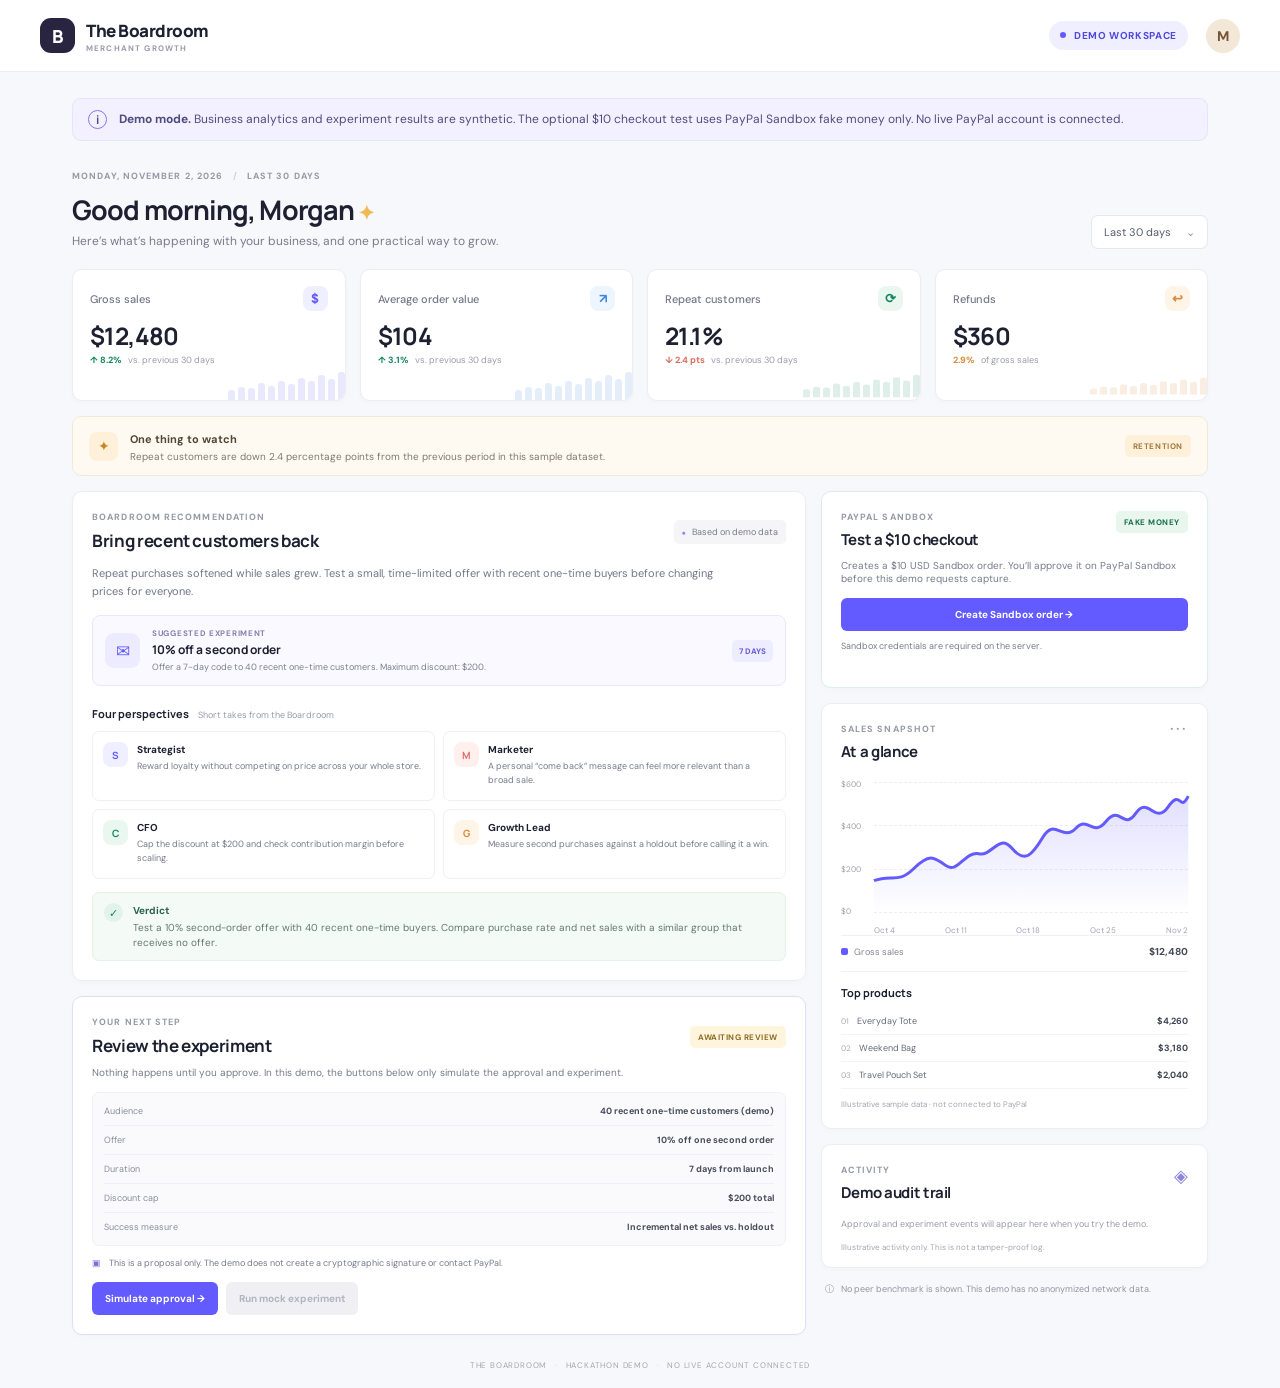
==== public/index.html @ 42cd1fd0 "Replace Node backend with Rust PayPal demo Co-authored-by: Copilot <223556219+Copilot@users.noreply." ====
<!doctype html>
<html lang="en">
  <head>
    <meta charset="utf-8">
    <meta name="viewport" content="width=device-width, initial-scale=1">
    <meta name="theme-color" content="#f7f8fb">
    <title>The Boardroom | Merchant growth</title>
    <link rel="stylesheet" href="styles.css">
    <script src="app.js" defer></script>
  </head>
  <body>
    <header class="topbar">
      <a class="brand" href="#" aria-label="The Boardroom home">
        <span class="brand-mark" aria-hidden="true">B</span>
        <span>The Boardroom<span class="brand-subtitle">MERCHANT GROWTH</span></span>
      </a>
      <div class="topbar-right">
        <span class="demo-pill"><span></span> DEMO WORKSPACE</span>
        <button class="avatar" type="button" aria-label="Demo merchant profile">M</button>
      </div>
    </header>

    <main>
      <div class="demo-notice" role="note">
        <span class="notice-icon" aria-hidden="true">i</span>
        <p><strong>Demo mode.</strong> Business analytics and experiment results are synthetic. The optional $10 checkout test uses PayPal Sandbox fake money only. No live PayPal account is connected.</p>
      </div>

      <section class="page-heading">
        <div>
          <p class="eyebrow">MONDAY, NOVEMBER 2, 2026 <span class="eyebrow-divider">/</span> LAST 30 DAYS</p>
          <h1>Good morning, Morgan <span aria-hidden="true">✦</span></h1>
          <p class="page-description">Here’s what’s happening with your business, and one practical way to grow.</p>
        </div>
        <button class="range-button" type="button" disabled aria-label="Showing the last 30 days">Last 30 days <span aria-hidden="true">⌄</span></button>
      </section>

      <section class="metrics-grid" aria-label="Business performance summary">
        <article class="metric-card">
          <div class="metric-label">Gross sales <span class="metric-icon purple" aria-hidden="true">$</span></div>
          <div class="metric-value">$12,480</div>
          <div class="metric-foot"><span class="trend up">↑ 8.2%</span> <span>vs. previous 30 days</span></div>
          <div class="sparkline purple-line" aria-hidden="true"><i></i><i></i><i></i><i></i><i></i><i></i><i></i><i></i><i></i><i></i><i></i><i></i></div>
        </article>
        <article class="metric-card">
          <div class="metric-label">Average order value <span class="metric-icon blue" aria-hidden="true">↗</span></div>
          <div class="metric-value">$104</div>
          <div class="metric-foot"><span class="trend up">↑ 3.1%</span> <span>vs. previous 30 days</span></div>
          <div class="sparkline blue-line" aria-hidden="true"><i></i><i></i><i></i><i></i><i></i><i></i><i></i><i></i><i></i><i></i><i></i><i></i></div>
        </article>
        <article class="metric-card">
          <div class="metric-label">Repeat customers <span class="metric-icon green" aria-hidden="true">⟳</span></div>
          <div class="metric-value">21.1%</div>
          <div class="metric-foot"><span class="trend down">↓ 2.4 pts</span> <span>vs. previous 30 days</span></div>
          <div class="sparkline green-line" aria-hidden="true"><i></i><i></i><i></i><i></i><i></i><i></i><i></i><i></i><i></i><i></i><i></i><i></i></div>
        </article>
        <article class="metric-card">
          <div class="metric-label">Refunds <span class="metric-icon orange" aria-hidden="true">↩</span></div>
          <div class="metric-value">$360</div>
          <div class="metric-foot"><span class="trend neutral">2.9%</span> <span>of gross sales</span></div>
          <div class="sparkline orange-line" aria-hidden="true"><i></i><i></i><i></i><i></i><i></i><i></i><i></i><i></i><i></i><i></i><i></i><i></i></div>
        </article>
      </section>

      <section class="insight-strip">
        <span class="insight-spark" aria-hidden="true">✦</span>
        <div><strong>One thing to watch</strong><p>Repeat customers are down 2.4 percentage points from the previous period in this sample dataset.</p></div>
        <span class="insight-tag">RETENTION</span>
      </section>

      <div class="content-grid">
        <div class="main-column">
          <section class="panel recommendation">
            <div class="panel-heading">
              <div>
                <p class="eyebrow">BOARDROOM RECOMMENDATION</p>
                <h2>Bring recent customers back</h2>
              </div>
              <span class="confidence"><span aria-hidden="true">●</span> Based on demo data</span>
            </div>
            <p class="recommendation-copy">Repeat purchases softened while sales grew. Test a small, time-limited offer with recent one-time buyers before changing prices for everyone.</p>
            <div class="product-callout">
              <div class="product-icon" aria-hidden="true">✉</div>
              <div><span class="callout-label">SUGGESTED EXPERIMENT</span><strong>10% off a second order</strong><span>Offer a 7-day code to 40 recent one-time customers. Maximum discount: $200.</span></div>
              <span class="test-tag">7 DAYS</span>
            </div>
            <div class="advisor-heading"><h3>Four perspectives</h3><span>Short takes from the Boardroom</span></div>
            <div class="advisor-grid">
              <article class="advisor-card"><span class="advisor-avatar strategist">S</span><div><strong>Strategist</strong><p>Reward loyalty without competing on price across your whole store.</p></div></article>
              <article class="advisor-card"><span class="advisor-avatar marketer">M</span><div><strong>Marketer</strong><p>A personal “come back” message can feel more relevant than a broad sale.</p></div></article>
              <article class="advisor-card"><span class="advisor-avatar cfo">C</span><div><strong>CFO</strong><p>Cap the discount at $200 and check contribution margin before scaling.</p></div></article>
              <article class="advisor-card"><span class="advisor-avatar growth">G</span><div><strong>Growth Lead</strong><p>Measure second purchases against a holdout before calling it a win.</p></div></article>
            </div>
            <div class="verdict"><span class="verdict-mark" aria-hidden="true">✓</span><p><strong>Verdict</strong><br>Test a 10% second-order offer with 40 recent one-time buyers. Compare purchase rate and net sales with a similar group that receives no offer.</p></div>
          </section>

          <section class="panel experiment-panel" id="experiment">
            <div class="panel-heading experiment-heading">
              <div><p class="eyebrow">YOUR NEXT STEP</p><h2>Review the experiment</h2></div>
              <span class="status-badge" id="experiment-status">AWAITING REVIEW</span>
            </div>
            <p class="section-copy">Nothing happens until you approve. In this demo, the buttons below only simulate the approval and experiment.</p>
            <div class="action-details">
              <div><span>Audience</span><strong>40 recent one-time customers (demo)</strong></div>
              <div><span>Offer</span><strong>10% off one second order</strong></div>
              <div><span>Duration</span><strong>7 days from launch</strong></div>
              <div><span>Discount cap</span><strong>$200 total</strong></div>
              <div><span>Success measure</span><strong>Incremental net sales vs. holdout</strong></div>
            </div>
            <div class="approval-note" id="approval-note"><span class="lock-icon" aria-hidden="true">▣</span><span>This is a proposal only. The demo does not create a cryptographic signature or contact PayPal.</span></div>
            <div class="button-row">
              <button class="button button-primary" id="approve-button" type="button">Simulate approval <span aria-hidden="true">→</span></button>
              <button class="button button-secondary" id="run-button" type="button" disabled>Run mock experiment</button>
            </div>
            <div class="result-box" id="result-box" hidden aria-live="polite"></div>
          </section>
        </div>

        <aside class="side-column">
          <section class="panel sandbox-panel">
            <div class="panel-heading compact"><div><p class="eyebrow">PAYPAL SANDBOX</p><h2>Test a $10 checkout</h2></div><span class="sandbox-badge">FAKE MONEY</span></div>
            <p class="section-copy">Creates a $10 USD Sandbox order. You’ll approve it on PayPal Sandbox before this demo requests capture.</p>
            <button class="button button-primary sandbox-button" id="checkout-button" type="button">Create Sandbox order <span aria-hidden="true">→</span></button>
            <p class="checkout-message" id="checkout-message" role="status" aria-live="polite">Sandbox credentials are required on the server.</p>
          </section>
          <section class="panel">
            <div class="panel-heading compact"><div><p class="eyebrow">SALES SNAPSHOT</p><h2>At a glance</h2></div><span class="more-dots" aria-hidden="true">···</span></div>
            <div class="snapshot-chart" role="img" aria-label="Illustrative sales trend over the last 30 days">
              <div class="chart-y-labels"><span>$600</span><span>$400</span><span>$200</span><span>$0</span></div>
              <div class="chart-area"><div class="chart-gridlines"><i></i><i></i><i></i><i></i></div><svg viewBox="0 0 360 150" preserveAspectRatio="none" aria-hidden="true"><defs><linearGradient id="fill" x1="0" x2="0" y1="0" y2="1"><stop offset="0" stop-color="#635bff" stop-opacity=".19"/><stop offset="1" stop-color="#635bff" stop-opacity="0"/></linearGradient></defs><path d="M0 113 C20 105 27 117 45 100 S68 86 82 96 S104 80 120 83 S143 60 158 77 S181 85 194 64 S216 70 231 55 S250 66 266 47 S286 58 300 38 S322 52 337 31 S350 38 360 19 L360 150 L0 150Z" fill="url(#fill)"/><path d="M0 113 C20 105 27 117 45 100 S68 86 82 96 S104 80 120 83 S143 60 158 77 S181 85 194 64 S216 70 231 55 S250 66 266 47 S286 58 300 38 S322 52 337 31 S350 38 360 19" fill="none" stroke="#635bff" stroke-width="3" vector-effect="non-scaling-stroke"/></svg><div class="chart-x-labels"><span>Oct 4</span><span>Oct 11</span><span>Oct 18</span><span>Oct 25</span><span>Nov 2</span></div></div>
            </div>
            <div class="chart-legend"><span></span>Gross sales <strong>$12,480</strong></div>
            <div class="top-products"><h3>Top products</h3><div class="product-row"><span class="rank">01</span><span>Everyday Tote</span><strong>$4,260</strong></div><div class="product-row"><span class="rank">02</span><span>Weekend Bag</span><strong>$3,180</strong></div><div class="product-row"><span class="rank">03</span><span>Travel Pouch Set</span><strong>$2,040</strong></div><p class="data-caption">Illustrative sample data · not connected to PayPal</p></div>
          </section>
          <section class="panel audit-panel">
            <div class="panel-heading compact"><div><p class="eyebrow">ACTIVITY</p><h2>Demo audit trail</h2></div><span class="audit-shield" aria-hidden="true">◈</span></div>
            <p class="audit-empty" id="audit-empty">Approval and experiment events will appear here when you try the demo.</p>
            <ol class="audit-list" id="audit-list" aria-live="polite"></ol>
            <p class="data-caption">Illustrative activity only. This is not a tamper-proof log.</p>
          </section>
          <p class="benchmark-note"><span aria-hidden="true">ⓘ</span> No peer benchmark is shown. This demo has no anonymized network data.</p>
        </aside>
      </div>
      <footer>THE BOARDROOM <span>·</span> HACKATHON DEMO <span>·</span> NO LIVE ACCOUNT CONNECTED</footer>
    </main>
  </body>
</html>
---- public/styles.css ----
@import url("https://fonts.googleapis.com/css2?family=DM+Sans:wght@400;500;600;700&family=Manrope:wght@400;500;600;700;800&display=swap");

:root {
  color-scheme: light;
  --ink: #1d2030;
  --muted: #777b8c;
  --line: #ececf2;
  --surface: #fff;
  --canvas: #f7f8fb;
  --purple: #635bff;
  --green: #15865b;
  font-family: "DM Sans", -apple-system, BlinkMacSystemFont, "Segoe UI", sans-serif;
}

* { box-sizing: border-box; }

body { margin: 0; background: var(--canvas); color: var(--ink); font-size: 14px; }
button { font: inherit; }

.topbar { height: 72px; background: #fff; border-bottom: 1px solid var(--line); display: flex; align-items: center; justify-content: space-between; padding: 0 max(calc((100vw - 1200px) / 2), 32px); }
.brand { display: flex; align-items: center; gap: 11px; color: var(--ink); text-decoration: none; font: 800 17px Manrope, sans-serif; letter-spacing: -.5px; }
.brand-mark { width: 35px; height: 35px; border-radius: 11px; background: #292541; color: #fff; display: grid; place-items: center; font: 800 18px Manrope, sans-serif; }
.brand-subtitle { display: block; color: #9a9bab; font: 700 8px "DM Sans", sans-serif; letter-spacing: 1.15px; margin-top: 1px; }
.topbar-right { display: flex; align-items: center; gap: 18px; }
.demo-pill { background: #f0efff; color: #5148dc; font-size: 10px; font-weight: 700; letter-spacing: .65px; padding: 8px 11px; border-radius: 20px; }
.demo-pill span { display: inline-block; width: 6px; height: 6px; border-radius: 50%; background: #635bff; margin: 0 5px 1px 0; }
.avatar { width: 34px; height: 34px; border-radius: 50%; border: 0; background: #f3e7d8; color: #725436; font-weight: 700; }

main { max-width: 1200px; margin: 0 auto; padding: 26px 32px 0; }
.demo-notice { display: flex; align-items: center; gap: 12px; padding: 11px 15px; border: 1px solid #e6e2ff; background: #f3f1ff; border-radius: 9px; color: #514c80; }
.notice-icon { flex: 0 0 auto; width: 19px; height: 19px; border: 1.5px solid #8279e8; border-radius: 50%; text-align: center; font: 700 12px/17px Manrope, sans-serif; }
.demo-notice p { margin: 0; font-size: 12px; line-height: 1.55; }
.page-heading { display: flex; justify-content: space-between; align-items: flex-end; margin: 29px 0 20px; }
.eyebrow { color: #9598a7; font-size: 9px; font-weight: 700; letter-spacing: 1.1px; margin: 0 0 9px; }
.eyebrow-divider { padding: 0 6px; color: #d1d1dc; }
h1, h2, h3, p { margin-top: 0; }
h1 { font: 700 27px Manrope, sans-serif; letter-spacing: -.9px; margin: 0 0 5px; }
h1 span { color: #f0b857; font-size: 20px; }
.page-description { color: var(--muted); font-size: 12px; margin: 0; }
.range-button { background: #fff; color: #575b6c; border: 1px solid #e6e6ed; border-radius: 7px; padding: 9px 12px; font-size: 11px; }
.range-button span { margin-left: 12px; color: #9295a3; }
.metrics-grid { display: grid; grid-template-columns: repeat(4, 1fr); gap: 14px; }
.metric-card, .panel { background: var(--surface); border: 1px solid #ededf2; border-radius: 10px; box-shadow: 0 2px 6px #20203805; }
.metric-card { min-height: 132px; padding: 16px 17px 12px; position: relative; overflow: hidden; }
.metric-label { display: flex; justify-content: space-between; align-items: center; color: #737789; font-size: 11px; font-weight: 500; }
.metric-icon { width: 25px; height: 25px; border-radius: 8px; display: grid; place-items: center; font-weight: 700; font-size: 13px; }
.metric-icon.purple { color: #635bff; background: #f0efff; }
.metric-icon.blue { color: #4384df; background: #edf5ff; }
.metric-icon.green { color: #16875b; background: #eaf7f0; }
.metric-icon.orange { color: #d88936; background: #fff4e8; }
.metric-value { font: 700 24px Manrope, sans-serif; letter-spacing: -.6px; margin: 8px 0 2px; }
.metric-foot { color: #999cab; font-size: 9px; }
.trend { font-weight: 700; margin-right: 4px; }
.trend.up { color: #16875b; }
.trend.down { color: #da6d5f; }
.trend.neutral { color: #d88936; }
.sparkline { display: flex; align-items: flex-end; gap: 3px; position: absolute; bottom: 0; right: 0; width: 43%; height: 28px; opacity: .14; }
.sparkline i { background: currentColor; border-radius: 3px 3px 0 0; flex: 1; }
.sparkline i:nth-child(1) { height: 34%; }.sparkline i:nth-child(2) { height: 48%; }.sparkline i:nth-child(3) { height: 42%; }.sparkline i:nth-child(4) { height: 62%; }.sparkline i:nth-child(5) { height: 49%; }.sparkline i:nth-child(6) { height: 68%; }.sparkline i:nth-child(7) { height: 56%; }.sparkline i:nth-child(8) { height: 79%; }.sparkline i:nth-child(9) { height: 68%; }.sparkline i:nth-child(10) { height: 88%; }.sparkline i:nth-child(11) { height: 75%; }.sparkline i:nth-child(12) { height: 100%; }
.purple-line { color: #635bff; }.blue-line { color: #4384df; }.green-line { color: #16875b; transform: scaleY(.8); }.orange-line { color: #d88936; transform: scaleY(.6); }
.insight-strip { margin: 15px 0; padding: 12px 16px; background: #fffaf1; border: 1px solid #f4e9d8; border-radius: 9px; display: flex; align-items: center; gap: 12px; }
.insight-spark { width: 29px; height: 29px; border-radius: 8px; background: #fff1d9; color: #c78629; display: grid; place-items: center; }
.insight-strip strong { color: #514638; font-size: 11px; }
.insight-strip p { color: #81796e; font-size: 10px; margin: 3px 0 0; }
.insight-tag { margin-left: auto; font-size: 8px; font-weight: 700; letter-spacing: .6px; color: #a1783e; background: #fff1d9; padding: 6px 8px; border-radius: 5px; }
.content-grid { display: grid; grid-template-columns: minmax(0, 1.8fr) minmax(300px, .95fr); gap: 15px; align-items: start; }
.main-column, .side-column { display: grid; gap: 15px; }
.panel { padding: 19px; }
.panel-heading { display: flex; align-items: center; justify-content: space-between; gap: 12px; }
.panel-heading h2 { font: 700 17px Manrope, sans-serif; letter-spacing: -.35px; margin: 0; }
.panel-heading .eyebrow { margin-bottom: 6px; }
.confidence { color: #777b8a; font-size: 9px; background: #f5f5f8; padding: 6px 8px; border-radius: 5px; white-space: nowrap; }
.confidence span { color: #8e87e9; margin-right: 4px; font-size: 7px; }
.recommendation-copy { color: #737789; font-size: 11px; line-height: 1.6; margin: 13px 0 15px; max-width: 650px; }
.product-callout { display: flex; gap: 12px; align-items: center; padding: 12px; border: 1px solid #e8e7ff; background: #faf9ff; border-radius: 8px; }
.product-icon { width: 35px; height: 35px; flex: 0 0 auto; display: grid; place-items: center; border-radius: 9px; color: #635bff; background: #edebff; font-size: 17px; }
.product-callout > div:nth-child(2) { display: grid; gap: 3px; }
.callout-label { color: #8581b0; font-size: 8px; font-weight: 700; letter-spacing: .7px; }
.product-callout strong { font: 700 12px Manrope, sans-serif; }
.product-callout > div:nth-child(2) > span:last-child { color: #7d8090; font-size: 9px; }
.test-tag { margin-left: auto; background: #eeedff; color: #625bd1; border-radius: 5px; font-size: 8px; font-weight: 700; padding: 6px 7px; }
.advisor-heading { display: flex; align-items: baseline; gap: 9px; margin: 20px 0 10px; }
.advisor-heading h3, .top-products h3 { font: 700 11px Manrope, sans-serif; margin: 0; }
.advisor-heading > span { color: #999cab; font-size: 9px; }
.advisor-grid { display: grid; grid-template-columns: 1fr 1fr; gap: 8px; }
.advisor-card { display: flex; gap: 9px; padding: 10px; border: 1px solid #f0f0f4; border-radius: 7px; min-height: 70px; }
.advisor-avatar { flex: 0 0 auto; width: 25px; height: 25px; display: grid; place-items: center; border-radius: 8px; font: 700 10px Manrope, sans-serif; }
.strategist { background: #f0efff; color: #635bff; }.marketer { background: #fff0ee; color: #d76d66; }.cfo { background: #eaf7f0; color: #16875b; }.growth { background: #fff4e8; color: #d88936; }
.advisor-card strong { display: block; font-size: 10px; margin: 1px 0 4px; }
.advisor-card p { color: #777b8c; font-size: 9px; line-height: 1.5; margin: 0; }
.verdict { display: flex; gap: 10px; align-items: flex-start; background: #f4faf6; border: 1px solid #e5f1e9; border-radius: 7px; margin-top: 13px; padding: 10px 11px; }
.verdict-mark { flex: 0 0 auto; display: grid; place-items: center; width: 19px; height: 19px; background: #e2f4e9; border-radius: 50%; color: #16875b; font-size: 11px; }
.verdict p { color: #65796c; font-size: 10px; line-height: 1.5; margin: 0; }
.verdict strong { display: inline-block; color: #286347; margin-bottom: 2px; }
.experiment-panel { border-color: #dfddfb; }
.status-badge { color: #8c6b25; background: #fff5dc; border-radius: 5px; padding: 6px 8px; font-size: 8px; font-weight: 700; letter-spacing: .5px; }
.status-badge.approved { color: #4b49a2; background: #efedff; }
.status-badge.complete { color: #16704c; background: #e8f6ee; }
.section-copy { color: #777b8c; font-size: 10px; margin: 9px 0 13px; }
.action-details { background: #fafafd; border: 1px solid #f0f0f5; border-radius: 7px; padding: 4px 11px; }
.action-details > div { display: flex; justify-content: space-between; gap: 15px; padding: 8px 0; border-bottom: 1px solid #efeff4; }
.action-details > div:last-child { border-bottom: 0; }
.action-details span { color: #898c9b; font-size: 9px; }
.action-details strong { color: #494c5b; font-size: 9px; text-align: right; }
.approval-note { display: flex; align-items: flex-start; gap: 8px; margin: 11px 0; color: #787b8d; font-size: 9px; line-height: 1.5; }
.lock-icon { color: #7771d9; }
.button-row { display: flex; gap: 8px; }
.button { border: 0; border-radius: 6px; padding: 10px 13px; font-size: 10px; font-weight: 700; cursor: pointer; transition: background .15s, transform .15s; }
.button:not(:disabled):hover { transform: translateY(-1px); }
.button-primary { background: #635bff; color: #fff; }
.button-primary:hover { background: #5149e4; }
.button-secondary { background: #edecff; color: #5149bd; }
.button-secondary:disabled { background: #f0f0f4; color: #b2b4c0; cursor: not-allowed; }
.button:focus-visible { outline: 3px solid #aaa5ff; outline-offset: 2px; }
.result-box { margin-top: 14px; padding: 12px; border: 1px solid #dcefe3; background: #f4faf6; border-radius: 7px; color: #4d6758; font-size: 10px; line-height: 1.55; }
.result-box strong { color: #236343; }
.result-metrics { display: grid; grid-template-columns: repeat(3, 1fr); gap: 7px; margin-top: 9px; }
.result-metric { background: #fff; border: 1px solid #e9f1eb; border-radius: 6px; padding: 8px; }
.result-metric span { display: block; color: #89968d; font-size: 8px; }
.result-metric strong { display: block; margin-top: 4px; font: 700 13px Manrope, sans-serif; }
.panel-heading.compact { align-items: flex-start; }
.panel-heading.compact h2 { font-size: 15px; }
.more-dots { color: #999cab; letter-spacing: 2px; font-size: 18px; line-height: 12px; }
.sandbox-panel { border-color: #dcefe5; }
.sandbox-badge { color: #16704c; background: #e8f6ee; border-radius: 5px; padding: 6px 8px; font-size: 8px; font-weight: 700; letter-spacing: .5px; white-space: nowrap; }
.sandbox-button { width: 100%; }
.checkout-message { min-height: 28px; margin: 9px 0 0; color: #777b8c; font-size: 9px; line-height: 1.5; overflow-wrap: anywhere; }
.sandbox-button:disabled { opacity: .7; cursor: wait; }
.snapshot-chart { display: flex; height: 156px; margin-top: 17px; }
.chart-y-labels { width: 33px; display: flex; flex-direction: column; justify-content: space-between; color: #a1a3af; font-size: 8px; padding: 0 0 19px; }
.chart-area { position: relative; flex: 1; }
.chart-gridlines { position: absolute; inset: 3px 0 22px; display: flex; flex-direction: column; justify-content: space-between; }
.chart-gridlines i { display: block; border-top: 1px dashed #ededf2; }
.chart-area svg { position: absolute; inset: 0 0 21px; width: 100%; height: calc(100% - 21px); overflow: visible; }
.chart-x-labels { position: absolute; bottom: 0; left: 0; right: 0; display: flex; justify-content: space-between; color: #a1a3af; font-size: 8px; }
.chart-legend { display: flex; align-items: center; gap: 6px; padding-top: 9px; border-top: 1px solid #f0f0f4; color: #818493; font-size: 9px; }
.chart-legend span { width: 7px; height: 7px; border-radius: 2px; background: #635bff; }
.chart-legend strong { color: #454857; margin-left: auto; font-size: 10px; }
.top-products { border-top: 1px solid #f0f0f4; margin-top: 13px; padding-top: 13px; }
.top-products h3 { margin-bottom: 8px; }
.product-row { display: flex; align-items: center; gap: 8px; padding: 7px 0; border-bottom: 1px solid #f4f4f7; color: #666a7b; font-size: 9px; }
.product-row strong { margin-left: auto; color: #414452; font-size: 9px; }
.rank { color: #aaaaba; font-size: 8px; }
.data-caption { color: #a4a6b0; font-size: 8px; margin: 10px 0 0; }
.audit-panel { padding-bottom: 15px; }
.audit-shield { color: #8b86db; font-size: 18px; }
.audit-empty { color: #999cab; font-size: 9px; line-height: 1.5; margin: 15px 0 0; }
.audit-list { padding: 0 0 0 15px; margin: 15px 0 0; }
.audit-list:empty { display: none; }
.audit-list li { color: #747888; font-size: 9px; line-height: 1.5; margin: 0 0 11px; padding-left: 3px; }
.audit-list li::marker { color: #817be0; }
.audit-list strong { display: block; color: #484b59; font-size: 9px; }
.audit-list time { display: block; color: #a2a4af; font-size: 8px; margin-top: 2px; }
.benchmark-note { display: flex; gap: 7px; color: #9295a3; font-size: 9px; line-height: 1.5; padding: 0 4px; margin: 0; }
footer { color: #a3a5b0; text-align: center; font-size: 8px; letter-spacing: .8px; padding: 25px 0 18px; }
footer span { color: #cbcbd3; padding: 0 5px; }

@media (max-width: 900px) {
  main { padding-left: 22px; padding-right: 22px; }
  .topbar { padding-left: 22px; padding-right: 22px; }
  .content-grid { grid-template-columns: minmax(0, 1.4fr) minmax(265px, .9fr); }
  .metrics-grid { gap: 9px; }
  .metric-card { padding-left: 12px; padding-right: 12px; }
}
@media (max-width: 700px) {
  .content-grid { grid-template-columns: 1fr; }
  .metrics-grid { grid-template-columns: repeat(2, 1fr); }
  .page-heading { align-items: flex-start; }
  .range-button { margin-top: 8px; }
}
@media (max-width: 480px) {
  main { padding: 15px 13px 0; }
  .topbar { height: 60px; padding: 0 13px; }
  .demo-pill { font-size: 8px; padding: 7px 8px; }
  .topbar-right { gap: 9px; }
  .demo-notice { align-items: flex-start; padding: 10px; }
  .demo-notice p { font-size: 10px; }
  .page-heading { display: block; margin-top: 22px; }
  h1 { font-size: 23px; }
  .range-button { margin-top: 12px; }
  .metric-card { min-height: 119px; padding: 12px 10px; }
  .metric-label { font-size: 9px; }
  .metric-value { font-size: 21px; }
  .insight-strip { align-items: flex-start; padding: 10px; }
  .insight-strip p { max-width: 210px; line-height: 1.45; }
  .insight-tag { font-size: 7px; padding: 5px; }
  .panel { padding: 14px; }
  .panel-heading { align-items: flex-start; }
  .confidence { font-size: 8px; }
  .advisor-grid { grid-template-columns: 1fr; }
  .advisor-card { min-height: 0; }
  .product-callout { align-items: flex-start; }
  .product-callout > div:nth-child(2) > span:last-child { line-height: 1.45; }
  .test-tag { font-size: 7px; }
  .action-details > div { gap: 8px; }
  .action-details span, .action-details strong { font-size: 8px; }
  .button-row { flex-wrap: wrap; }
  .result-metrics { grid-template-columns: 1fr; }
}
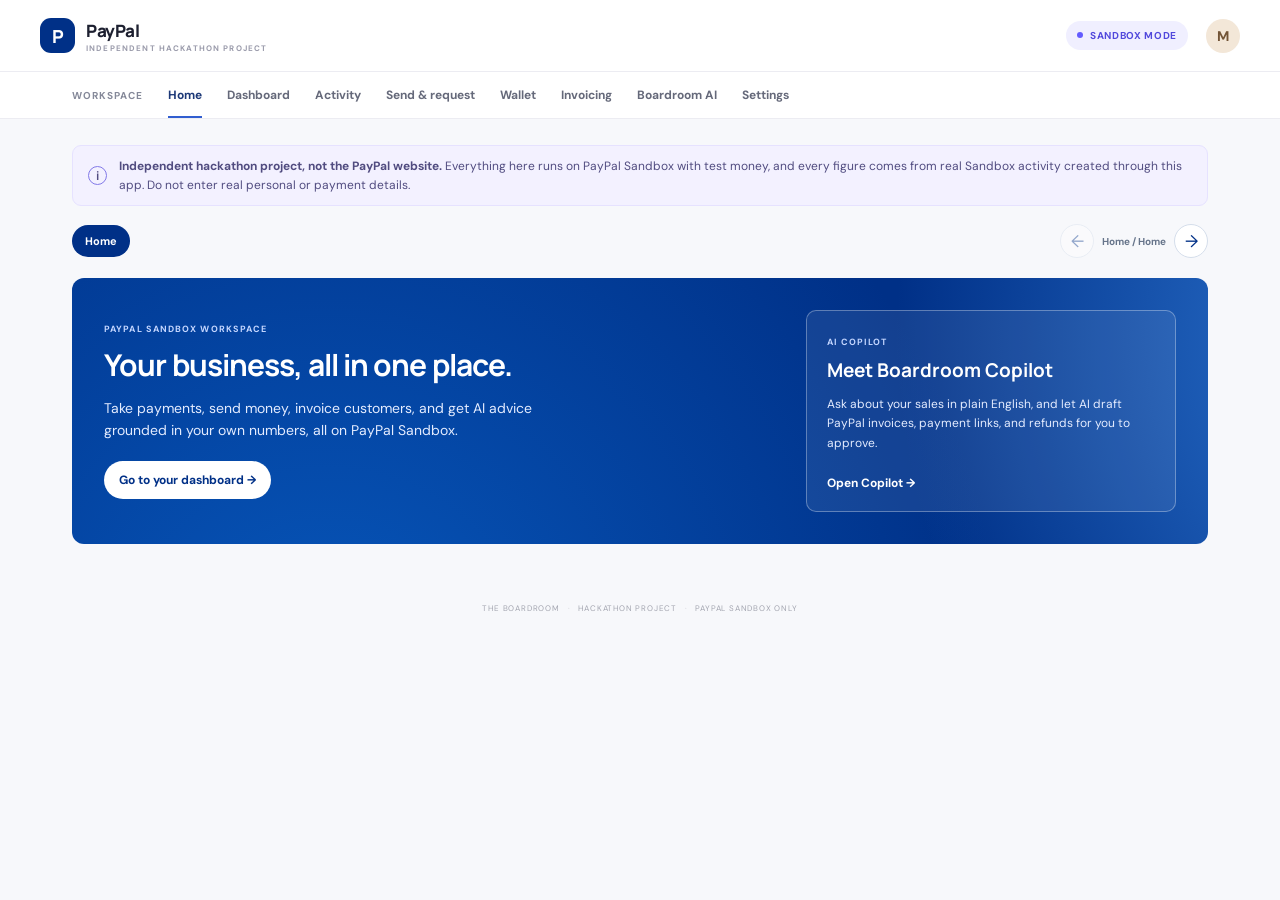
==== commit 9cdfe123: "Add Boardroom Copilot: AI advisors, live PayPal workspace, and ledger - Boardroom brief with four AI" ====
--- a/public/index.html
+++ b/public/index.html
@@ -4,144 +4,394 @@
     <meta charset="utf-8">
     <meta name="viewport" content="width=device-width, initial-scale=1">
     <meta name="theme-color" content="#f7f8fb">
-    <title>The Boardroom | Merchant growth</title>
+    <title>Boardroom · PayPal Sandbox business workspace</title>
     <link rel="stylesheet" href="styles.css">
     <script src="app.js" defer></script>
+    <script src="checkout-lab.js" defer></script>
+    <script src="dashboard.js" defer></script>
+    <script src="workspace.js" defer></script>
+    <script src="boardroom.js" defer></script>
+    <script src="copilot.js" defer></script>
+    <script src="navigation.js" defer></script>
   </head>
   <body>
     <header class="topbar">
-      <a class="brand" href="#" aria-label="The Boardroom home">
-        <span class="brand-mark" aria-hidden="true">B</span>
-        <span>The Boardroom<span class="brand-subtitle">MERCHANT GROWTH</span></span>
+      <a class="brand" href="#home" aria-label="Boardroom home">
+        <span class="brand-mark" aria-hidden="true">P</span>
+        <span>PayPal<span class="brand-subtitle">INDEPENDENT HACKATHON PROJECT</span></span>
       </a>
       <div class="topbar-right">
-        <span class="demo-pill"><span></span> DEMO WORKSPACE</span>
-        <button class="avatar" type="button" aria-label="Demo merchant profile">M</button>
+        <span class="demo-pill"><span></span> SANDBOX MODE</span>
+        <a class="avatar" id="avatar" href="#settings" aria-label="Profile and settings">M</a>
       </div>
     </header>
+
+    <nav class="business-nav" aria-label="Business workspace">
+      <div class="business-nav-inner">
+        <span class="business-nav-title">WORKSPACE</span>
+        <a href="#home" data-category="home">Home</a>
+        <a href="#business-overview" data-category="dashboard">Dashboard</a>
+        <a href="#activity" data-category="activity">Activity</a>
+        <a href="#send-request" data-category="payments">Send &amp; request</a>
+        <a href="#wallet" data-category="wallet">Wallet</a>
+        <a href="#invoicing" data-category="invoicing">Invoicing</a>
+        <a href="#boardroom-ai" data-category="boardroom">Boardroom AI</a>
+        <a href="#settings" data-category="settings">Settings</a>
+      </div>
+    </nav>
 
     <main>
       <div class="demo-notice" role="note">
         <span class="notice-icon" aria-hidden="true">i</span>
-        <p><strong>Demo mode.</strong> Business analytics and experiment results are synthetic. The optional $10 checkout test uses PayPal Sandbox fake money only. No live PayPal account is connected.</p>
-      </div>
-
-      <section class="page-heading">
+        <p><strong>Independent hackathon project, not the PayPal website.</strong> Everything here runs on PayPal Sandbox with test money, and every figure comes from real Sandbox activity created through this app. Do not enter real personal or payment details.</p>
+      </div>
+      <div class="page-navigation" id="page-navigation" hidden>
+        <nav class="subcategory-nav" id="subcategory-nav" aria-label="Subcategories"></nav>
+        <div class="page-controls">
+          <button type="button" id="previous-page" aria-label="Previous page">←</button>
+          <span id="page-position" aria-live="polite"></span>
+          <button type="button" id="next-page" aria-label="Next page">→</button>
+        </div>
+      </div>
+
+      <section class="home-preview" id="home" aria-labelledby="home-heading">
         <div>
-          <p class="eyebrow">MONDAY, NOVEMBER 2, 2026 <span class="eyebrow-divider">/</span> LAST 30 DAYS</p>
-          <h1>Good morning, Morgan <span aria-hidden="true">✦</span></h1>
-          <p class="page-description">Here’s what’s happening with your business, and one practical way to grow.</p>
-        </div>
-        <button class="range-button" type="button" disabled aria-label="Showing the last 30 days">Last 30 days <span aria-hidden="true">⌄</span></button>
-      </section>
-
-      <section class="metrics-grid" aria-label="Business performance summary">
+          <p class="eyebrow">PAYPAL SANDBOX WORKSPACE</p>
+          <h1 id="home-heading">Your business, all in one place.</h1>
+          <p>Take payments, send money, invoice customers, and get AI advice grounded in your own numbers, all on PayPal Sandbox.</p>
+          <a class="home-dashboard-link" href="#business-overview">Go to your dashboard <span aria-hidden="true">→</span></a>
+        </div>
+        <div class="home-feature">
+          <span class="feature-label">AI COPILOT</span>
+          <h2>Meet Boardroom Copilot</h2>
+          <p>Ask about your sales in plain English, and let AI draft PayPal invoices, payment links, and refunds for you to approve.</p>
+          <a href="#boardroom-ai">Open Copilot <span aria-hidden="true">→</span></a>
+        </div>
+      </section>
+
+      <section class="page-heading" id="business-overview">
+        <div>
+          <p class="eyebrow">BUSINESS DASHBOARD <span class="eyebrow-divider">/</span> <span id="dashboard-range-label">LAST 30 DAYS</span></p>
+          <h2><span id="dashboard-greeting">Hello</span>, <span id="demo-display-name">Morgan</span> <span aria-hidden="true">✦</span></h2>
+          <p class="page-description" id="dashboard-source">Loading your PayPal Sandbox activity…</p>
+        </div>
+        <label class="visually-hidden" for="dashboard-range">Dashboard period</label>
+        <select class="range-button" id="dashboard-range">
+          <option value="7">Last 7 days</option>
+          <option value="30" selected>Last 30 days</option>
+          <option value="90">Last 90 days</option>
+        </select>
+      </section>
+
+      <section class="metrics-grid" aria-label="Business performance summary" aria-live="polite">
         <article class="metric-card">
           <div class="metric-label">Gross sales <span class="metric-icon purple" aria-hidden="true">$</span></div>
-          <div class="metric-value">$12,480</div>
-          <div class="metric-foot"><span class="trend up">↑ 8.2%</span> <span>vs. previous 30 days</span></div>
-          <div class="sparkline purple-line" aria-hidden="true"><i></i><i></i><i></i><i></i><i></i><i></i><i></i><i></i><i></i><i></i><i></i><i></i></div>
+          <div class="metric-value" id="metric-gross">—</div>
+          <div class="metric-foot"><span class="trend neutral" id="metric-gross-trend"></span> <span id="metric-gross-note">vs. previous 30 days</span></div>
+          <div class="sparkline purple-line" id="spark-gross" aria-hidden="true"></div>
         </article>
         <article class="metric-card">
           <div class="metric-label">Average order value <span class="metric-icon blue" aria-hidden="true">↗</span></div>
-          <div class="metric-value">$104</div>
-          <div class="metric-foot"><span class="trend up">↑ 3.1%</span> <span>vs. previous 30 days</span></div>
-          <div class="sparkline blue-line" aria-hidden="true"><i></i><i></i><i></i><i></i><i></i><i></i><i></i><i></i><i></i><i></i><i></i><i></i></div>
+          <div class="metric-value" id="metric-aov">—</div>
+          <div class="metric-foot"><span class="trend neutral" id="metric-aov-trend"></span> <span id="metric-aov-note">vs. previous 30 days</span></div>
+          <div class="sparkline blue-line" id="spark-orders" aria-hidden="true"></div>
         </article>
         <article class="metric-card">
           <div class="metric-label">Repeat customers <span class="metric-icon green" aria-hidden="true">⟳</span></div>
-          <div class="metric-value">21.1%</div>
-          <div class="metric-foot"><span class="trend down">↓ 2.4 pts</span> <span>vs. previous 30 days</span></div>
-          <div class="sparkline green-line" aria-hidden="true"><i></i><i></i><i></i><i></i><i></i><i></i><i></i><i></i><i></i><i></i><i></i><i></i></div>
+          <div class="metric-value" id="metric-repeat">—</div>
+          <div class="metric-foot"><span class="trend neutral" id="metric-repeat-trend"></span> <span id="metric-repeat-note">of paying customers</span></div>
+          <div class="sparkline green-line" id="spark-customers" aria-hidden="true"></div>
         </article>
         <article class="metric-card">
           <div class="metric-label">Refunds <span class="metric-icon orange" aria-hidden="true">↩</span></div>
-          <div class="metric-value">$360</div>
-          <div class="metric-foot"><span class="trend neutral">2.9%</span> <span>of gross sales</span></div>
-          <div class="sparkline orange-line" aria-hidden="true"><i></i><i></i><i></i><i></i><i></i><i></i><i></i><i></i><i></i><i></i><i></i><i></i></div>
+          <div class="metric-value" id="metric-refunds">—</div>
+          <div class="metric-foot"><span class="trend neutral" id="metric-refunds-trend"></span> <span id="metric-refunds-note">of gross sales</span></div>
+          <div class="sparkline orange-line" id="spark-refunds" aria-hidden="true"></div>
         </article>
       </section>
 
-      <section class="insight-strip">
+      <section class="insight-strip" aria-live="polite">
         <span class="insight-spark" aria-hidden="true">✦</span>
-        <div><strong>One thing to watch</strong><p>Repeat customers are down 2.4 percentage points from the previous period in this sample dataset.</p></div>
-        <span class="insight-tag">RETENTION</span>
+        <div><strong id="insight-title">Loading…</strong><p id="insight-detail">Reading payments captured through Boardroom.</p></div>
+        <span class="insight-tag" id="insight-tag">OVERVIEW</span>
+      </section>
+
+      <section class="dashboard-feature" aria-labelledby="dashboard-feature-heading">
+        <div>
+          <p class="eyebrow">AI FOR YOUR BUSINESS</p>
+          <h2 id="dashboard-feature-heading">Boardroom Copilot</h2>
+          <p>Ask questions about your PayPal Sandbox activity, or tell the AI what to bill. You approve every action.</p>
+        </div>
+        <a href="#boardroom-ai">Open Boardroom Copilot <span aria-hidden="true">→</span></a>
+      </section>
+
+      <section class="workspace-section" id="activity" aria-labelledby="activity-heading">
+        <div class="workspace-heading"><div><p class="eyebrow">YOUR BUSINESS</p><h2 id="activity-heading">Activity</h2><p>Payments, payment requests, payouts, and invoices created through Boardroom, newest first.</p></div><span class="workspace-badge">PAYPAL SANDBOX</span></div>
+        <div class="workspace-rows" id="activity-list" aria-live="polite"><p class="empty-state">Loading activity…</p></div>
+        <div class="sandbox-invoice">
+          <h3>Account-wide history</h3>
+          <p class="workspace-note">Loads every transaction on the Sandbox business account from PayPal Transaction Search, including ones not made through Boardroom. Needs the Transaction search feature, and PayPal can take up to three hours to report new transactions.</p>
+          <button class="button button-secondary" id="sandbox-activity-load" type="button">Load last 30 days from PayPal</button>
+          <p class="workspace-note" id="sandbox-activity-status" role="status">No account-wide transactions loaded.</p>
+          <div class="workspace-rows" id="sandbox-activity-results" aria-label="PayPal Transaction Search results"></div>
+        </div>
+      </section>
+
+      <div class="workspace-grid">
+        <section class="workspace-section" id="send-request" aria-labelledby="send-heading">
+          <div class="workspace-heading"><div><p class="eyebrow">PAYMENTS</p><h2 id="send-heading">Send &amp; request</h2></div><span class="workspace-badge">PAYPAL SANDBOX</span></div>
+          <p id="payment-intro">Request money with a PayPal checkout link, or send money from your Sandbox business account with PayPal Payouts. You review each one before anything is created.</p>
+          <form id="payment-form" novalidate>
+            <label for="payment-action">Action</label>
+            <select id="payment-action">
+              <option value="request">Request money (payment link)</option>
+              <option value="send">Send money (PayPal Payouts)</option>
+            </select>
+            <label for="payment-party" id="payment-party-label">Customer (optional, for your records)</label>
+            <input id="payment-party" maxlength="80" autocomplete="off" placeholder="Jordan Lee">
+            <label for="payment-amount">Amount (USD)</label>
+            <input id="payment-amount" type="number" min="0.01" max="9999.99" step="0.01" required placeholder="0.00">
+            <label for="payment-memo" id="payment-memo-label">What it’s for (shown on PayPal)</label>
+            <input id="payment-memo" maxlength="127" autocomplete="off" placeholder="Everyday Tote">
+            <button class="button button-primary" type="submit">Review</button>
+          </form>
+          <div class="purchase-review payment-review" id="payment-review" hidden>
+            <h3 id="payment-review-heading" tabindex="-1">Review</h3>
+            <div class="action-details" id="payment-review-details"></div>
+            <p class="approval-note"><span class="lock-icon" aria-hidden="true">ⓘ</span><span id="payment-review-note"></span></p>
+            <div class="button-row">
+              <button class="button button-primary" id="payment-confirm" type="button">Confirm</button>
+              <button class="button button-secondary" id="payment-cancel" type="button">Edit</button>
+            </div>
+          </div>
+          <div id="payment-result" role="status" aria-live="polite"></div>
+          <a class="workspace-inline-link" href="#checkout-lab">Try a card payment in the Checkout Lab →</a>
+        </section>
+        <section class="workspace-section" id="wallet" aria-labelledby="wallet-heading">
+          <div class="workspace-heading"><div><p class="eyebrow">MONEY</p><h2 id="wallet-heading">Wallet</h2></div><span class="workspace-badge">PAYPAL SANDBOX</span></div>
+          <div class="wallet-card"><span id="wallet-card-label">NET THROUGH BOARDROOM</span><strong id="wallet-card-value">—</strong><small id="wallet-card-note">Loading…</small></div>
+          <div class="workspace-rows" id="wallet-rows" aria-live="polite"></div>
+          <p class="workspace-note" id="wallet-paypal-note"></p>
+          <p class="workspace-note">Buyers pay with PayPal or with a card in PayPal-hosted fields. Boardroom never sees card details. Bank accounts and cards are managed on the Sandbox account itself, not here.</p>
+        </section>
+      </div>
+
+      <div class="workspace-grid">
+        <section class="workspace-section" id="invoicing" aria-labelledby="invoice-heading">
+          <div class="workspace-heading"><div><p class="eyebrow">GET PAID</p><h2 id="invoice-heading">Invoicing</h2></div><span class="workspace-badge" id="invoice-badge">PAYPAL SANDBOX</span></div>
+          <p>Create a real PayPal Sandbox invoice draft, review it, then send it. Customers pay on PayPal. Use a test address at example.com, such as a Sandbox buyer account (sb-…@personal.example.com).</p>
+          <p class="workspace-note invoice-gate" id="invoice-gate" hidden></p>
+          <form id="invoice-form" novalidate>
+            <label for="invoice-recipient">Customer email</label>
+            <input id="invoice-recipient" type="email" required maxlength="120" autocomplete="off" placeholder="jordan@example.com">
+            <label for="invoice-item">Item or service</label>
+            <input id="invoice-item" required maxlength="120" autocomplete="off" placeholder="Design services">
+            <div class="form-row">
+              <div><label for="invoice-quantity">Quantity</label><input id="invoice-quantity" type="number" min="0.01" max="1000" step="0.01" value="1" required></div>
+              <div><label for="invoice-price">Unit price (USD)</label><input id="invoice-price" type="number" min="0.01" max="9999.99" step="0.01" required placeholder="0.00"></div>
+            </div>
+            <label class="checkbox-row"><input id="invoice-hours" type="checkbox"> Bill quantity as hours</label>
+            <label for="invoice-term">Payment terms</label>
+            <select id="invoice-term">
+              <option value="DUE_ON_RECEIPT">Due on receipt</option>
+              <option value="NET_10">Net 10 days</option>
+              <option value="NET_15">Net 15 days</option>
+              <option value="NET_30" selected>Net 30 days</option>
+              <option value="NET_45">Net 45 days</option>
+              <option value="NET_60">Net 60 days</option>
+            </select>
+            <label for="invoice-note">Note to customer (optional)</label>
+            <input id="invoice-note" maxlength="500" autocomplete="off" placeholder="Thanks for your business!">
+            <button class="button button-primary" type="submit">Create draft invoice</button>
+          </form>
+          <p class="workspace-note" id="invoice-status" role="status" aria-live="polite"></p>
+          <div class="invoice-list-heading"><h3>Invoices on PayPal</h3><button class="button button-secondary button-small" id="invoice-refresh" type="button">Refresh</button></div>
+          <div class="workspace-rows" id="invoice-list" aria-live="polite"><p class="empty-state">Loading invoices…</p></div>
+        </section>
+        <section class="workspace-section" id="settings" aria-labelledby="settings-heading">
+          <div class="workspace-heading"><div><p class="eyebrow">ACCOUNT</p><h2 id="settings-heading">Settings &amp; profile</h2></div><span class="workspace-badge">SAVED ON SERVER</span></div>
+          <p>Your business name is shown to buyers on PayPal checkout pages.</p>
+          <form id="profile-form" novalidate>
+            <label for="profile-name">Your name</label>
+            <input id="profile-name" required maxlength="40" autocomplete="given-name">
+            <label for="profile-business">Business name</label>
+            <input id="profile-business" required maxlength="60" autocomplete="organization">
+            <button class="button button-primary" type="submit">Save profile</button>
+          </form>
+          <p id="profile-result" class="workspace-note" role="status"></p>
+          <h3 class="settings-subheading">Connections</h3>
+          <ul class="copilot-status" id="settings-status" aria-label="Connections"><li class="status-pending">Checking connections…</li></ul>
+          <p class="workspace-note">Activity is recorded on this server (<code>data/ledger.json</code>) so your dashboard survives restarts. PayPal Sandbox remains the source of truth.</p>
+        </section>
+      </div>
+
+      <section class="workspace-section ai-section" id="boardroom-ai" aria-labelledby="ai-heading">
+        <div class="workspace-heading"><div><p class="eyebrow">AI AGENT · PAYPAL SANDBOX</p><h2 id="ai-heading">Boardroom Copilot</h2><p>Ask about your PayPal Sandbox sales, orders, and invoices, or tell the Copilot what to bill. It drafts PayPal actions; you approve each one.</p></div><span class="workspace-badge" id="copilot-badge">CHECKING…</span></div>
+        <ul class="copilot-status" id="copilot-status" aria-label="Copilot connections"><li class="status-pending">Checking AI and PayPal Sandbox connections…</li></ul>
+        <div class="ai-conversation" id="ai-conversation" aria-live="polite">
+          <div class="ai-message ai-advisor"><strong>Copilot</strong><p>Hi! I can look up your PayPal Sandbox activity and draft payment links, invoices, and refunds. Nothing is created until you approve it. Try a prompt below.</p></div>
+        </div>
+        <div class="copilot-suggestions" id="copilot-suggestions" aria-label="Example requests">
+          <button type="button" class="chip" data-prompt="Create a $45 payment link for an Everyday Tote.">$45 payment link</button>
+          <button type="button" class="chip" data-prompt="Has my latest checkout been paid? If it has, refund $5 as a goodwill credit.">Check payment &amp; refund</button>
+          <button type="button" class="chip" data-prompt="Invoice jordan@example.com for 3 hours of consulting at $60 an hour plus a $25 setup fee, due in 15 days.">Draft an invoice</button>
+          <button type="button" class="chip" data-prompt="Summarize my PayPal Sandbox sales for the last 30 days. Who are my top customers?">30-day sales summary</button>
+          <button type="button" class="chip" data-prompt="Which invoices are still unpaid or overdue?">Unpaid invoices</button>
+        </div>
+        <form id="ai-form">
+          <label for="ai-question">Ask or instruct the Copilot</label>
+          <div class="ai-input-row"><input id="ai-question" required maxlength="1000" autocomplete="off" placeholder="Invoice jordan@example.com for 3 hours at $60/hour, net 15"><button class="button button-primary" type="submit">Send <span aria-hidden="true">→</span></button></div>
+        </form>
+        <p class="workspace-note">The Copilot sends your messages, and the PayPal Sandbox data it looks up, to the AI provider configured on the server (xAI or OpenAI). It cannot move money on its own: every payment link, invoice, or refund appears as a card for you to approve, and only Sandbox test money is used. Do not enter real personal or payment information.</p>
+        <a class="workspace-inline-link" href="#boardroom">How the Boardroom works →</a>
+      </section>
+
+      <section class="boardroom-hero" id="boardroom" aria-labelledby="boardroom-heading">
+        <div class="boardroom-hero-content">
+          <p class="boardroom-kicker">BUSINESS <span aria-hidden="true">/</span> BOARDROOM</p>
+          <h2 id="boardroom-heading">Your boardroom, built to never sleep.</h2>
+          <p class="boardroom-intro">Four AI advisors read your real Sandbox numbers and agree on one small experiment to grow your business.</p>
+          <p class="boardroom-disclaimer"><strong>How it works:</strong> the brief uses only the figures on your dashboard, which come from payments captured through Boardroom. It never acts on its own: its first step goes to <a href="#boardroom-ai">Boardroom Copilot</a>, and you approve anything Copilot creates. AI advice can be wrong, so treat it as a starting point.</p>
+          <a class="boardroom-link" href="#boardroom-recommendation">See the latest recommendation <span aria-hidden="true">→</span></a>
+        </div>
+        <div class="boardroom-hero-aside" aria-label="The Boardroom approach">
+          <span class="boardroom-concept-badge">HOW IT WORKS</span>
+          <div class="boardroom-approach"><span>01</span><div><strong>Read</strong><p>Your real Sandbox sales, refunds, and customers.</p></div></div>
+          <div class="boardroom-approach"><span>02</span><div><strong>Consider</strong><p>Four AI perspectives on one experiment.</p></div></div>
+          <div class="boardroom-approach"><span>03</span><div><strong>Act</strong><p>Copilot drafts the first step; you approve it.</p></div></div>
+        </div>
       </section>
 
       <div class="content-grid">
         <div class="main-column">
-          <section class="panel recommendation">
+          <section class="panel recommendation" id="boardroom-recommendation" aria-live="polite">
             <div class="panel-heading">
               <div>
                 <p class="eyebrow">BOARDROOM RECOMMENDATION</p>
-                <h2>Bring recent customers back</h2>
-              </div>
-              <span class="confidence"><span aria-hidden="true">●</span> Based on demo data</span>
-            </div>
-            <p class="recommendation-copy">Repeat purchases softened while sales grew. Test a small, time-limited offer with recent one-time buyers before changing prices for everyone.</p>
-            <div class="product-callout">
-              <div class="product-icon" aria-hidden="true">✉</div>
-              <div><span class="callout-label">SUGGESTED EXPERIMENT</span><strong>10% off a second order</strong><span>Offer a 7-day code to 40 recent one-time customers. Maximum discount: $200.</span></div>
-              <span class="test-tag">7 DAYS</span>
-            </div>
-            <div class="advisor-heading"><h3>Four perspectives</h3><span>Short takes from the Boardroom</span></div>
-            <div class="advisor-grid">
-              <article class="advisor-card"><span class="advisor-avatar strategist">S</span><div><strong>Strategist</strong><p>Reward loyalty without competing on price across your whole store.</p></div></article>
-              <article class="advisor-card"><span class="advisor-avatar marketer">M</span><div><strong>Marketer</strong><p>A personal “come back” message can feel more relevant than a broad sale.</p></div></article>
-              <article class="advisor-card"><span class="advisor-avatar cfo">C</span><div><strong>CFO</strong><p>Cap the discount at $200 and check contribution margin before scaling.</p></div></article>
-              <article class="advisor-card"><span class="advisor-avatar growth">G</span><div><strong>Growth Lead</strong><p>Measure second purchases against a holdout before calling it a win.</p></div></article>
-            </div>
-            <div class="verdict"><span class="verdict-mark" aria-hidden="true">✓</span><p><strong>Verdict</strong><br>Test a 10% second-order offer with 40 recent one-time buyers. Compare purchase rate and net sales with a similar group that receives no offer.</p></div>
+                <h2 id="brief-headline">No brief yet</h2>
+              </div>
+              <span class="confidence" id="brief-basis"><span aria-hidden="true">●</span> From your Sandbox data</span>
+            </div>
+            <p class="recommendation-copy" id="brief-summary">Ask the Boardroom for a brief. The AI reads the figures on your dashboard and writes one recommendation.</p>
+            <div id="brief-content" hidden>
+              <div class="product-callout">
+                <div class="product-icon" aria-hidden="true">✉</div>
+                <div><span class="callout-label">SUGGESTED EXPERIMENT</span><strong id="brief-experiment-title"></strong><span id="brief-experiment-offer"></span></div>
+                <span class="test-tag" id="brief-experiment-duration"></span>
+              </div>
+              <div class="advisor-heading"><h3>Four perspectives</h3><span>Short takes from the Boardroom</span></div>
+              <div class="advisor-grid">
+                <article class="advisor-card"><span class="advisor-avatar strategist">S</span><div><strong>Strategist</strong><p id="take-strategist"></p></div></article>
+                <article class="advisor-card"><span class="advisor-avatar marketer">M</span><div><strong>Marketer</strong><p id="take-marketer"></p></div></article>
+                <article class="advisor-card"><span class="advisor-avatar cfo">C</span><div><strong>CFO</strong><p id="take-cfo"></p></div></article>
+                <article class="advisor-card"><span class="advisor-avatar growth">G</span><div><strong>Growth Lead</strong><p id="take-growth"></p></div></article>
+              </div>
+              <div class="verdict"><span class="verdict-mark" aria-hidden="true">✓</span><p><strong>Verdict</strong><br><span id="brief-verdict"></span></p></div>
+            </div>
+            <div class="button-row brief-actions">
+              <button class="button button-primary" id="brief-generate" type="button">Write a brief from my data</button>
+            </div>
+            <p class="section-copy" id="brief-status" role="status"></p>
           </section>
 
           <section class="panel experiment-panel" id="experiment">
             <div class="panel-heading experiment-heading">
               <div><p class="eyebrow">YOUR NEXT STEP</p><h2>Review the experiment</h2></div>
-              <span class="status-badge" id="experiment-status">AWAITING REVIEW</span>
-            </div>
-            <p class="section-copy">Nothing happens until you approve. In this demo, the buttons below only simulate the approval and experiment.</p>
-            <div class="action-details">
-              <div><span>Audience</span><strong>40 recent one-time customers (demo)</strong></div>
-              <div><span>Offer</span><strong>10% off one second order</strong></div>
-              <div><span>Duration</span><strong>7 days from launch</strong></div>
-              <div><span>Discount cap</span><strong>$200 total</strong></div>
-              <div><span>Success measure</span><strong>Incremental net sales vs. holdout</strong></div>
-            </div>
-            <div class="approval-note" id="approval-note"><span class="lock-icon" aria-hidden="true">▣</span><span>This is a proposal only. The demo does not create a cryptographic signature or contact PayPal.</span></div>
+              <span class="status-badge" id="experiment-status">NO BRIEF YET</span>
+            </div>
+            <p class="section-copy" id="experiment-copy">Write a brief first. Its experiment and first step will appear here for your review.</p>
+            <div class="action-details" id="experiment-details" hidden>
+              <div><span>Experiment</span><strong id="experiment-title"></strong></div>
+              <div><span>Audience</span><strong id="experiment-audience"></strong></div>
+              <div><span>Offer</span><strong id="experiment-offer"></strong></div>
+              <div><span>Duration</span><strong id="experiment-duration"></strong></div>
+              <div><span>Guardrail</span><strong id="experiment-guardrail"></strong></div>
+              <div><span>Success measure</span><strong id="experiment-measure"></strong></div>
+              <div><span>First step for Copilot</span><strong id="experiment-request"></strong></div>
+            </div>
+            <div class="approval-note" id="approval-note"><span class="lock-icon" aria-hidden="true">▣</span><span>Sending the first step asks Copilot to draft it. Nothing reaches PayPal until you approve Copilot’s review card.</span></div>
             <div class="button-row">
-              <button class="button button-primary" id="approve-button" type="button">Simulate approval <span aria-hidden="true">→</span></button>
-              <button class="button button-secondary" id="run-button" type="button" disabled>Run mock experiment</button>
-            </div>
-            <div class="result-box" id="result-box" hidden aria-live="polite"></div>
+              <button class="button button-primary" id="experiment-send" type="button" disabled>Send first step to Copilot <span aria-hidden="true">→</span></button>
+            </div>
           </section>
         </div>
 
         <aside class="side-column">
-          <section class="panel sandbox-panel">
-            <div class="panel-heading compact"><div><p class="eyebrow">PAYPAL SANDBOX</p><h2>Test a $10 checkout</h2></div><span class="sandbox-badge">FAKE MONEY</span></div>
-            <p class="section-copy">Creates a $10 USD Sandbox order. You’ll approve it on PayPal Sandbox before this demo requests capture.</p>
-            <button class="button button-primary sandbox-button" id="checkout-button" type="button">Create Sandbox order <span aria-hidden="true">→</span></button>
+          <section class="panel lab-panel" id="checkout-lab" aria-labelledby="lab-heading">
+            <div class="panel-heading compact"><div><p class="eyebrow">PAYPAL SANDBOX · CHECKOUT LAB</p><h2 id="lab-heading">Test a card payment</h2></div><span class="sandbox-badge">FAKE MONEY</span></div>
+            <p class="section-copy">A fixed $10.00 USD test order to your configured Sandbox merchant. Use test cards only; no real card details.</p>
+            <label class="lab-label" for="lab-scenario">Test scenario</label>
+            <select id="lab-scenario" class="lab-select">
+              <option value="success">Successful payment</option>
+              <option value="decline">Declined card</option>
+              <option value="three_ds">3D Secure authentication</option>
+            </select>
+            <p class="lab-guidance" id="lab-guidance">Use a Sandbox test card, a future expiration date, and a test security code from PayPal’s guide.</p>
+            <p class="lab-guidance"><a href="https://developer.paypal.com/credit-card-number-generator" target="_blank" rel="noopener noreferrer">PayPal test cards and decline triggers</a> · <a href="https://developer.paypal.com/v5/expanded/3d-secure/test-scenarios" target="_blank" rel="noopener noreferrer">3D Secure test cards</a></p>
+            <button class="button button-secondary" id="lab-load" type="button">Load PayPal test card fields</button>
+            <div class="lab-fields" id="lab-fields" hidden>
+              <span class="lab-label" id="lab-name-label">Name on test card</span>
+              <div class="lab-card-field" id="lab-card-name" role="group" aria-labelledby="lab-name-label"></div>
+              <span class="lab-label" id="lab-number-label">Test card number</span>
+              <div class="lab-card-field" id="lab-card-number" role="group" aria-labelledby="lab-number-label"></div>
+              <div class="lab-card-row">
+                <div><span class="lab-label" id="lab-expiry-label">Expiration</span><div class="lab-card-field" id="lab-card-expiry" role="group" aria-labelledby="lab-expiry-label"></div></div>
+                <div><span class="lab-label" id="lab-cvv-label">Security code</span><div class="lab-card-field" id="lab-card-cvv" role="group" aria-labelledby="lab-cvv-label"></div></div>
+              </div>
+              <button class="button button-primary sandbox-button" id="lab-submit" type="button">Submit $10 Sandbox payment</button>
+            </div>
+            <p class="checkout-message" id="lab-message" role="status" aria-live="polite">Load the fields to check whether your Sandbox account is eligible.</p>
+            <ol class="lab-timeline" aria-label="Sandbox payment timeline">
+              <li id="lab-prepared">Prepared: waiting for submission</li>
+              <li id="lab-approval">Card verification: not started</li>
+              <li id="lab-result">Payment result: not started</li>
+            </ol>
+            <p class="data-caption">Fields are hosted by PayPal. Boardroom does not receive or store card details. 3D Secure challenges depend on the card, region, and PayPal.</p>
+          </section>
+          <section class="panel sandbox-panel" id="sandbox-purchase">
+            <div class="panel-heading compact"><div><p class="eyebrow">PAYPAL SANDBOX · CHECKOUT</p><h2>Review a purchase</h2></div><span class="sandbox-badge">FAKE MONEY</span></div>
+            <p class="section-copy">Pay a fixed $10.00 test order with a Sandbox buyer account. It appears on your dashboard once PayPal confirms the capture.</p>
+            <div class="purchase-review" id="purchase-review" hidden>
+              <h3 id="purchase-review-heading" tabindex="-1">Review the proposed order</h3>
+              <div class="action-details">
+                <div><span>Item</span><strong>Boardroom Sandbox checkout test</strong></div>
+                <div><span>Total</span><strong>$10.00 USD</strong></div>
+                <div><span>Seller</span><strong>Configured Sandbox merchant; verify on PayPal</strong></div>
+                <div><span>Payment</span><strong>PayPal Sandbox test money</strong></div>
+              </div>
+              <p class="approval-note"><span class="lock-icon" aria-hidden="true">ⓘ</span><span>Continuing creates an order. You must still approve payment on PayPal Sandbox before capture is requested.</span></p>
+              <div class="button-row">
+                <button class="button button-primary" id="checkout-confirm" type="button">Continue to PayPal Sandbox <span aria-hidden="true">→</span></button>
+                <button class="button button-secondary" id="checkout-cancel-review" type="button">Cancel review</button>
+              </div>
+            </div>
+            <button class="button button-primary sandbox-button" id="checkout-button" type="button">Review $10 purchase <span aria-hidden="true">→</span></button>
             <p class="checkout-message" id="checkout-message" role="status" aria-live="polite">Sandbox credentials are required on the server.</p>
-          </section>
-          <section class="panel">
+            <div class="policy-preview">
+              <h3>Payment approval policy</h3>
+              <p><strong>Today:</strong> Confirm each purchase on PayPal Sandbox. No automatic payment is enabled.</p>
+              <p><strong>Future design:</strong> An approved policy could limit recipients, amounts, total spending and duration. Actions outside the policy would require confirmation.</p>
+            </div>
+          </section>
+          <section class="panel" id="sales-snapshot">
             <div class="panel-heading compact"><div><p class="eyebrow">SALES SNAPSHOT</p><h2>At a glance</h2></div><span class="more-dots" aria-hidden="true">···</span></div>
-            <div class="snapshot-chart" role="img" aria-label="Illustrative sales trend over the last 30 days">
-              <div class="chart-y-labels"><span>$600</span><span>$400</span><span>$200</span><span>$0</span></div>
-              <div class="chart-area"><div class="chart-gridlines"><i></i><i></i><i></i><i></i></div><svg viewBox="0 0 360 150" preserveAspectRatio="none" aria-hidden="true"><defs><linearGradient id="fill" x1="0" x2="0" y1="0" y2="1"><stop offset="0" stop-color="#635bff" stop-opacity=".19"/><stop offset="1" stop-color="#635bff" stop-opacity="0"/></linearGradient></defs><path d="M0 113 C20 105 27 117 45 100 S68 86 82 96 S104 80 120 83 S143 60 158 77 S181 85 194 64 S216 70 231 55 S250 66 266 47 S286 58 300 38 S322 52 337 31 S350 38 360 19 L360 150 L0 150Z" fill="url(#fill)"/><path d="M0 113 C20 105 27 117 45 100 S68 86 82 96 S104 80 120 83 S143 60 158 77 S181 85 194 64 S216 70 231 55 S250 66 266 47 S286 58 300 38 S322 52 337 31 S350 38 360 19" fill="none" stroke="#635bff" stroke-width="3" vector-effect="non-scaling-stroke"/></svg><div class="chart-x-labels"><span>Oct 4</span><span>Oct 11</span><span>Oct 18</span><span>Oct 25</span><span>Nov 2</span></div></div>
-            </div>
-            <div class="chart-legend"><span></span>Gross sales <strong>$12,480</strong></div>
-            <div class="top-products"><h3>Top products</h3><div class="product-row"><span class="rank">01</span><span>Everyday Tote</span><strong>$4,260</strong></div><div class="product-row"><span class="rank">02</span><span>Weekend Bag</span><strong>$3,180</strong></div><div class="product-row"><span class="rank">03</span><span>Travel Pouch Set</span><strong>$2,040</strong></div><p class="data-caption">Illustrative sample data · not connected to PayPal</p></div>
-          </section>
-          <section class="panel audit-panel">
-            <div class="panel-heading compact"><div><p class="eyebrow">ACTIVITY</p><h2>Demo audit trail</h2></div><span class="audit-shield" aria-hidden="true">◈</span></div>
-            <p class="audit-empty" id="audit-empty">Approval and experiment events will appear here when you try the demo.</p>
+            <div class="snapshot-chart" role="img" id="snapshot-chart" aria-label="Daily gross sales">
+              <div class="chart-y-labels" id="chart-y-labels"><span>$0</span><span>$0</span><span>$0</span><span>$0</span></div>
+              <div class="chart-area"><div class="chart-gridlines"><i></i><i></i><i></i><i></i></div><svg viewBox="0 0 360 150" preserveAspectRatio="none" aria-hidden="true"><defs><linearGradient id="fill" x1="0" x2="0" y1="0" y2="1"><stop offset="0" stop-color="#635bff" stop-opacity=".19"/><stop offset="1" stop-color="#635bff" stop-opacity="0"/></linearGradient></defs><path id="chart-fill" d="M0 150 L360 150Z" fill="url(#fill)"/><path id="chart-line" d="M0 149 L360 149" fill="none" stroke="#635bff" stroke-width="3" vector-effect="non-scaling-stroke"/></svg><div class="chart-x-labels" id="chart-x-labels"></div></div>
+            </div>
+            <div class="chart-legend"><span></span>Gross sales <strong id="chart-total">—</strong></div>
+            <div class="top-products"><h3>Top items</h3><div id="top-items"><p class="data-caption">No paid items yet.</p></div><p class="data-caption" id="snapshot-caption">From payments captured through Boardroom on PayPal Sandbox</p></div>
+          </section>
+          <section class="panel audit-panel" id="demo-audit">
+            <div class="panel-heading compact"><div><p class="eyebrow">ACTIVITY</p><h2>Audit trail</h2></div><span class="audit-shield" aria-hidden="true">◈</span></div>
+            <p class="audit-empty" id="audit-empty">Every PayPal action this app takes, and every approval, appears here.</p>
             <ol class="audit-list" id="audit-list" aria-live="polite"></ol>
-            <p class="data-caption">Illustrative activity only. This is not a tamper-proof log.</p>
-          </section>
-          <p class="benchmark-note"><span aria-hidden="true">ⓘ</span> No peer benchmark is shown. This demo has no anonymized network data.</p>
+            <p class="data-caption">Recorded on this server. Not a tamper-proof log; PayPal Sandbox is the source of truth.</p>
+          </section>
+          <p class="benchmark-note"><span aria-hidden="true">ⓘ</span> No peer benchmark is shown. Boardroom has no anonymized network data.</p>
         </aside>
       </div>
-      <footer>THE BOARDROOM <span>·</span> HACKATHON DEMO <span>·</span> NO LIVE ACCOUNT CONNECTED</footer>
+      <footer>THE BOARDROOM <span>·</span> HACKATHON PROJECT <span>·</span> PAYPAL SANDBOX ONLY</footer>
     </main>
   </body>
 </html>
--- a/public/styles.css
+++ b/public/styles.css
@@ -19,26 +19,71 @@
 
 .topbar { height: 72px; background: #fff; border-bottom: 1px solid var(--line); display: flex; align-items: center; justify-content: space-between; padding: 0 max(calc((100vw - 1200px) / 2), 32px); }
 .brand { display: flex; align-items: center; gap: 11px; color: var(--ink); text-decoration: none; font: 800 17px Manrope, sans-serif; letter-spacing: -.5px; }
-.brand-mark { width: 35px; height: 35px; border-radius: 11px; background: #292541; color: #fff; display: grid; place-items: center; font: 800 18px Manrope, sans-serif; }
+.brand-mark { width: 35px; height: 35px; border-radius: 11px; background: #003087; color: #fff; display: grid; place-items: center; font: 800 18px Manrope, sans-serif; }
 .brand-subtitle { display: block; color: #9a9bab; font: 700 8px "DM Sans", sans-serif; letter-spacing: 1.15px; margin-top: 1px; }
 .topbar-right { display: flex; align-items: center; gap: 18px; }
 .demo-pill { background: #f0efff; color: #5148dc; font-size: 10px; font-weight: 700; letter-spacing: .65px; padding: 8px 11px; border-radius: 20px; }
 .demo-pill span { display: inline-block; width: 6px; height: 6px; border-radius: 50%; background: #635bff; margin: 0 5px 1px 0; }
 .avatar { width: 34px; height: 34px; border-radius: 50%; border: 0; background: #f3e7d8; color: #725436; font-weight: 700; }
 
+.business-nav { background: #fff; border-bottom: 1px solid var(--line); }
+.business-nav-inner { max-width: 1200px; margin: 0 auto; padding: 0 32px; display: flex; align-items: center; flex-wrap: wrap; column-gap: 25px; }
+.business-nav-title { color: #858999; font-size: 10px; font-weight: 700; letter-spacing: 1px; }
+.business-nav a { color: #65697a; text-decoration: none; font-size: 12px; font-weight: 700; padding: 15px 0 13px; border-bottom: 2px solid transparent; white-space: nowrap; }
+.business-nav a[aria-current] { color: #1d3978; border-color: #315ed0; }
+.business-nav a:focus-visible, .boardroom-link:focus-visible, .home-preview a:focus-visible, .dashboard-feature a:focus-visible { outline: 3px solid #aaa5ff; outline-offset: 3px; }
 main { max-width: 1200px; margin: 0 auto; padding: 26px 32px 0; }
 .demo-notice { display: flex; align-items: center; gap: 12px; padding: 11px 15px; border: 1px solid #e6e2ff; background: #f3f1ff; border-radius: 9px; color: #514c80; }
 .notice-icon { flex: 0 0 auto; width: 19px; height: 19px; border: 1.5px solid #8279e8; border-radius: 50%; text-align: center; font: 700 12px/17px Manrope, sans-serif; }
 .demo-notice p { margin: 0; font-size: 12px; line-height: 1.55; }
+.page-navigation { display: flex; align-items: center; justify-content: space-between; gap: 16px; margin: 18px 0; }
+.page-navigation[hidden], .page-view[hidden] { display: none; }
+.subcategory-nav { display: flex; flex-wrap: wrap; gap: 8px; }
+.subcategory-nav a { padding: 9px 13px; border-radius: 20px; color: #53647b; background: #eaf0f8; font-size: 11px; font-weight: 700; text-decoration: none; }
+.subcategory-nav a[aria-current] { color: #fff; background: #003087; }
+.subcategory-nav a:focus-visible, .page-controls button:focus-visible { outline: 3px solid #aaa5ff; outline-offset: 3px; }
+.page-controls { display: flex; align-items: center; gap: 8px; flex-shrink: 0; }
+.page-controls button { width: 34px; height: 34px; border: 1px solid #d5deeb; border-radius: 50%; color: #003087; background: #fff; font-size: 17px; cursor: pointer; }
+.page-controls button:disabled { opacity: .4; cursor: not-allowed; }
+.page-controls span { color: #66748a; font-size: 10px; font-weight: 700; }
+.page-viewport { overflow-x: clip; }
+.page-view:focus { outline: none; }
+.home-preview { display: grid; grid-template-columns: minmax(0, 1fr) minmax(240px, .55fr); gap: 30px; align-items: center; margin: 20px 0 34px; padding: 32px; border-radius: 12px; color: #fff; background: #003087; }
+.home-preview .eyebrow { color: #c4d6ff; }
+.home-preview h1 { max-width: 500px; font-size: 30px; }
+.home-preview > div > p:not(.eyebrow) { max-width: 460px; color: #e4ecff; line-height: 1.6; margin: 12px 0 20px; }
+.home-dashboard-link, .home-feature a, .dashboard-feature a { display: inline-block; font-size: 12px; font-weight: 700; text-decoration: none; }
+.home-dashboard-link { padding: 11px 15px; border-radius: 24px; color: #003087; background: #fff; }
+.home-feature { padding: 20px; border: 1px solid #ffffff50; border-radius: 10px; background: #ffffff14; }
+.feature-label { color: #c4d6ff; font-size: 9px; font-weight: 700; letter-spacing: 1px; }
+.home-feature h2 { font: 700 19px Manrope, sans-serif; margin: 8px 0; }
+.home-feature p { color: #e4ecff; font-size: 12px; line-height: 1.5; margin-bottom: 14px; }
+.home-feature a { color: #fff; }
 .page-heading { display: flex; justify-content: space-between; align-items: flex-end; margin: 29px 0 20px; }
 .eyebrow { color: #9598a7; font-size: 9px; font-weight: 700; letter-spacing: 1.1px; margin: 0 0 9px; }
 .eyebrow-divider { padding: 0 6px; color: #d1d1dc; }
 h1, h2, h3, p { margin-top: 0; }
 h1 { font: 700 27px Manrope, sans-serif; letter-spacing: -.9px; margin: 0 0 5px; }
 h1 span { color: #f0b857; font-size: 20px; }
+.page-heading h2 { font: 700 27px Manrope, sans-serif; letter-spacing: -.9px; margin: 0 0 5px; }
+.page-heading h2 span[aria-hidden] { color: #f0b857; font-size: 20px; }
 .page-description { color: var(--muted); font-size: 12px; margin: 0; }
 .range-button { background: #fff; color: #575b6c; border: 1px solid #e6e6ed; border-radius: 7px; padding: 9px 12px; font-size: 11px; }
 .range-button span { margin-left: 12px; color: #9295a3; }
+.boardroom-hero { display: grid; grid-template-columns: minmax(0, 1fr) 250px; gap: 34px; margin: 0 0 18px; padding: 26px; border-radius: 12px; color: #fff; background: linear-gradient(120deg, #11285c, #204998); }
+.boardroom-kicker { color: #c4d6ff; font-size: 10px; font-weight: 700; letter-spacing: 1px; margin-bottom: 11px; }
+.boardroom-kicker span { padding: 0 5px; }
+.boardroom-hero h2 { font: 700 24px/1.2 Manrope, sans-serif; letter-spacing: -.5px; margin: 0 0 10px; }
+.boardroom-intro { max-width: 620px; color: #e4ecff; font-size: 13px; line-height: 1.6; margin-bottom: 12px; }
+.boardroom-disclaimer { max-width: 620px; color: #e4ecff; font-size: 11px; line-height: 1.55; margin-bottom: 17px; }
+.boardroom-link { display: inline-block; padding: 10px 13px; border-radius: 6px; background: #fff; color: #19336f; font-size: 11px; font-weight: 700; text-decoration: none; }
+.boardroom-link span { margin-left: 5px; }
+.boardroom-hero-aside { padding: 15px; border: 1px solid #ffffff40; background: #ffffff12; border-radius: 9px; }
+.boardroom-concept-badge { display: inline-block; color: #e4ecff; font-size: 9px; font-weight: 700; letter-spacing: .8px; margin-bottom: 10px; }
+.boardroom-approach { display: flex; gap: 9px; padding: 9px 0; border-top: 1px solid #ffffff30; }
+.boardroom-approach > span { color: #c4d6ff; font-size: 10px; font-weight: 700; }
+.boardroom-approach strong { font-size: 11px; }
+.boardroom-approach p { color: #e4ecff; font-size: 10px; line-height: 1.4; margin: 3px 0 0; }
 .metrics-grid { display: grid; grid-template-columns: repeat(4, 1fr); gap: 14px; }
 .metric-card, .panel { background: var(--surface); border: 1px solid #ededf2; border-radius: 10px; box-shadow: 0 2px 6px #20203805; }
 .metric-card { min-height: 132px; padding: 16px 17px 12px; position: relative; overflow: hidden; }
@@ -63,6 +108,10 @@
 .insight-strip strong { color: #514638; font-size: 11px; }
 .insight-strip p { color: #81796e; font-size: 10px; margin: 3px 0 0; }
 .insight-tag { margin-left: auto; font-size: 8px; font-weight: 700; letter-spacing: .6px; color: #a1783e; background: #fff1d9; padding: 6px 8px; border-radius: 5px; }
+.dashboard-feature { display: flex; align-items: center; justify-content: space-between; gap: 20px; margin: 15px 0; padding: 19px; border: 1px solid #d5e4ff; border-radius: 10px; background: #f1f7ff; }
+.dashboard-feature h2 { font: 700 17px Manrope, sans-serif; margin: 0 0 5px; }
+.dashboard-feature p:not(.eyebrow) { color: #596a81; font-size: 12px; line-height: 1.5; margin: 0; }
+.dashboard-feature a { flex-shrink: 0; padding: 10px 14px; border-radius: 20px; color: #fff; background: #003087; }
 .content-grid { display: grid; grid-template-columns: minmax(0, 1.8fr) minmax(300px, .95fr); gap: 15px; align-items: start; }
 .main-column, .side-column { display: grid; gap: 15px; }
 .panel { padding: 19px; }
@@ -108,7 +157,7 @@
 .button { border: 0; border-radius: 6px; padding: 10px 13px; font-size: 10px; font-weight: 700; cursor: pointer; transition: background .15s, transform .15s; }
 .button:not(:disabled):hover { transform: translateY(-1px); }
 .button-primary { background: #635bff; color: #fff; }
-.button-primary:hover { background: #5149e4; }
+.button-primary:not(:disabled):hover { background: #5149e4; }
 .button-secondary { background: #edecff; color: #5149bd; }
 .button-secondary:disabled { background: #f0f0f4; color: #b2b4c0; cursor: not-allowed; }
 .button:focus-visible { outline: 3px solid #aaa5ff; outline-offset: 2px; }
@@ -126,6 +175,26 @@
 .sandbox-button { width: 100%; }
 .checkout-message { min-height: 28px; margin: 9px 0 0; color: #777b8c; font-size: 9px; line-height: 1.5; overflow-wrap: anywhere; }
 .sandbox-button:disabled { opacity: .7; cursor: wait; }
+.purchase-review h3, .policy-preview h3 { font: 700 11px Manrope, sans-serif; margin: 0 0 9px; }
+.purchase-review h3:focus { outline: none; }
+.purchase-review .button-row { flex-wrap: wrap; }
+.purchase-review .button:disabled { opacity: .7; cursor: wait; }
+.policy-preview { border-top: 1px solid #f0f0f4; margin-top: 12px; padding-top: 12px; }
+.policy-preview p { color: #777b8c; font-size: 10px; line-height: 1.5; margin: 0 0 7px; }
+.policy-preview p:last-child { margin-bottom: 0; }
+.policy-preview strong { color: #494c5b; }
+.lab-panel { border-color: #dfddfb; }
+.lab-label { display: block; color: #494c5b; font-size: 10px; font-weight: 700; margin: 11px 0 5px; }
+.lab-select { width: 100%; padding: 9px; border: 1px solid #dcdce7; border-radius: 6px; background: #fff; color: #343749; font: inherit; }
+.lab-guidance { color: #666b7c; font-size: 10px; line-height: 1.5; margin: 9px 0; }
+.lab-guidance a { color: #5149bd; }
+.lab-fields { margin-top: 12px; }
+.lab-card-field { height: 40px; border: 1px solid #dcdce7; border-radius: 6px; padding: 8px; }
+.lab-card-row { display: grid; grid-template-columns: 1fr 1fr; gap: 8px; }
+.lab-fields .sandbox-button { margin-top: 12px; }
+.lab-timeline { margin: 12px 0 0; padding-left: 20px; color: #666b7c; font-size: 10px; line-height: 1.6; }
+.lab-timeline li { padding: 2px 0; }
+.lab-panel button:disabled { opacity: .7; cursor: wait; }
 .snapshot-chart { display: flex; height: 156px; margin-top: 17px; }
 .chart-y-labels { width: 33px; display: flex; flex-direction: column; justify-content: space-between; color: #a1a3af; font-size: 8px; padding: 0 0 19px; }
 .chart-area { position: relative; flex: 1; }
@@ -155,6 +224,120 @@
 footer { color: #a3a5b0; text-align: center; font-size: 8px; letter-spacing: .8px; padding: 25px 0 18px; }
 footer span { color: #cbcbd3; padding: 0 5px; }
 
+.workspace-grid { display: grid; grid-template-columns: repeat(2, minmax(0, 1fr)); gap: 15px; }
+.workspace-section { margin: 0 0 15px; padding: 24px; border: 1px solid #e6eaf1; border-radius: 12px; background: #fff; box-shadow: 0 5px 20px #1635750a; }
+.workspace-heading { display: flex; justify-content: space-between; align-items: flex-start; gap: 14px; }
+.workspace-heading h2 { font: 700 20px Manrope, sans-serif; margin: 0 0 8px; }
+.workspace-section p { color: #657187; font-size: 12px; line-height: 1.6; }
+.workspace-badge { flex-shrink: 0; padding: 6px 9px; border-radius: 20px; color: #17438b; background: #eaf2ff; font-size: 9px; font-weight: 700; letter-spacing: .5px; }
+.workspace-rows > div { display: flex; justify-content: space-between; gap: 16px; padding: 13px 0; border-top: 1px solid #edf0f5; }
+.workspace-rows small, .wallet-card small { display: block; margin-top: 4px; font-size: 10px; }
+.workspace-rows small { color: #81899a; }
+.workspace-section form { display: grid; gap: 8px; }
+.workspace-section label { color: #4a5568; font-size: 11px; font-weight: 700; }
+.workspace-section input, .workspace-section select { width: 100%; padding: 11px; border: 1px solid #ccd5e2; border-radius: 7px; color: #1d2030; background: #fff; font: inherit; }
+.workspace-section input:focus-visible, .workspace-section select:focus-visible { outline: 3px solid #aaa5ff; outline-offset: 1px; }
+.workspace-section form > .button { justify-self: start; margin-top: 5px; }
+.workspace-section .workspace-note { margin: 12px 0 0; color: #657187; font-size: 11px; }
+.workspace-inline-link { display: inline-block; margin-top: 14px; color: #0048a8; font-weight: 700; text-decoration: none; }
+.workspace-inline-link:hover { text-decoration: underline; }
+.sandbox-invoice { margin-top: 20px; padding-top: 16px; border-top: 1px solid #e6eaf1; }
+.sandbox-invoice h3 { margin: 0; font: 700 14px Manrope, sans-serif; }
+.sandbox-invoice form { margin-top: 12px; }
+.sandbox-invoice > button { margin-top: 12px; }
+.wallet-card { display: grid; gap: 12px; min-height: 145px; padding: 20px; border-radius: 12px; color: #fff; background: linear-gradient(135deg, #003087, #246ed3); }
+.wallet-card span { font-size: 9px; font-weight: 700; letter-spacing: 1px; }
+.wallet-card strong { font: 700 22px Manrope, sans-serif; }
+.ai-section { border-color: #cbdcff; background: linear-gradient(135deg, #f8fbff, #f4f3ff); }
+.ai-conversation { display: grid; gap: 10px; max-height: 560px; overflow-y: auto; margin: 14px 0; padding: 4px; }
+.ai-message { max-width: 90%; padding: 13px 15px; border: 1px solid #e0e7f2; border-radius: 12px; background: #fff; }
+.ai-message strong { font-size: 11px; color: #17438b; }
+.ai-message p { margin: 5px 0 0; white-space: pre-wrap; overflow-wrap: anywhere; }
+.ai-user { justify-self: end; border-color: #c8d8fa; background: #eaf2ff; }
+.ai-input-row { display: flex; gap: 8px; }
+.ai-input-row .button { flex-shrink: 0; }
+
+@media (prefers-reduced-motion: no-preference) {
+  html { scroll-behavior: smooth; }
+
+  .home-preview {
+    background: radial-gradient(circle at 85% 15%, #3987e3 0%, transparent 42%),
+      radial-gradient(circle at 15% 100%, #0757bb 0%, transparent 45%), #003087;
+    background-size: 150% 150%;
+    animation: ambient-shift 14s ease-in-out infinite alternate;
+  }
+  .home-preview > div, .page-heading, .boardroom-hero-content {
+    animation: rise-in .7s cubic-bezier(.2, .7, .2, 1) backwards;
+  }
+  .home-preview > .home-feature { animation-delay: .12s; }
+  .metric-card { animation: rise-in .6s cubic-bezier(.2, .7, .2, 1) backwards; }
+  .metric-card:nth-child(2) { animation-delay: .08s; }
+  .metric-card:nth-child(3) { animation-delay: .16s; }
+  .metric-card:nth-child(4) { animation-delay: .24s; }
+  .sparkline i { transform-origin: bottom; animation: grow-bar .8s ease-out both; }
+  .result-box:not([hidden]), .purchase-review:not([hidden]) { animation: rise-in .4s ease-out backwards; }
+  .page-view.slide-from-right { animation: page-from-right .36s ease-out; }
+  .page-view.slide-from-left { animation: page-from-left .36s ease-out; }
+
+  .home-feature, .dashboard-feature, .metric-card, .advisor-card {
+    transition: transform .25s ease, box-shadow .25s ease, border-color .25s ease;
+  }
+  .business-nav a { transition: color .2s ease, border-color .2s ease; }
+  .home-dashboard-link, .home-feature a, .dashboard-feature a, .boardroom-link {
+    transition: transform .2s ease, box-shadow .2s ease, background-color .2s ease;
+  }
+  .home-dashboard-link span, .home-feature a span, .dashboard-feature a span, .boardroom-link span {
+    display: inline-block;
+    transition: transform .2s ease;
+  }
+  .button:not(:disabled):active, .home-dashboard-link:active, .dashboard-feature a:active, .boardroom-link:active {
+    transform: translateY(1px) scale(.98);
+  }
+
+  @media (hover: hover) {
+    .business-nav a:hover { color: #003087; border-color: #315ed0; }
+    .home-feature:hover { transform: translateY(-4px); box-shadow: 0 14px 30px #001c5a40; }
+    .dashboard-feature:hover, .metric-card:hover, .advisor-card:hover {
+      transform: translateY(-3px);
+      border-color: #c9dafa;
+      box-shadow: 0 12px 25px #19336f17;
+    }
+    .home-dashboard-link:hover, .dashboard-feature a:hover, .boardroom-link:hover {
+      transform: translateY(-2px);
+      box-shadow: 0 8px 18px #001c5a30;
+    }
+    .home-dashboard-link:hover span, .home-feature a:hover span, .dashboard-feature a:hover span, .boardroom-link:hover span {
+      transform: translateX(4px);
+    }
+  }
+}
+
+@media (prefers-reduced-motion: reduce) {
+  .button { transition: none; }
+  .button:not(:disabled):hover { transform: none; }
+}
+
+@keyframes rise-in {
+  from { opacity: 0; transform: translateY(12px); }
+  to { opacity: 1; transform: translateY(0); }
+}
+@keyframes grow-bar {
+  from { transform: scaleY(0); }
+  to { transform: scaleY(1); }
+}
+@keyframes ambient-shift {
+  from { background-position: 0% 50%; }
+  to { background-position: 100% 50%; }
+}
+@keyframes page-from-right {
+  from { opacity: .4; transform: translateX(28px); }
+  to { opacity: 1; transform: translateX(0); }
+}
+@keyframes page-from-left {
+  from { opacity: .4; transform: translateX(-28px); }
+  to { opacity: 1; transform: translateX(0); }
+}
+
 @media (max-width: 900px) {
   main { padding-left: 22px; padding-right: 22px; }
   .topbar { padding-left: 22px; padding-right: 22px; }
@@ -164,6 +347,9 @@
 }
 @media (max-width: 700px) {
   .content-grid { grid-template-columns: 1fr; }
+  .workspace-grid { grid-template-columns: 1fr; gap: 0; }
+  .home-preview { grid-template-columns: 1fr; gap: 20px; }
+  .boardroom-hero { grid-template-columns: 1fr; gap: 18px; }
   .metrics-grid { grid-template-columns: repeat(2, 1fr); }
   .page-heading { align-items: flex-start; }
   .range-button { margin-top: 8px; }
@@ -171,12 +357,24 @@
 @media (max-width: 480px) {
   main { padding: 15px 13px 0; }
   .topbar { height: 60px; padding: 0 13px; }
+  .business-nav-inner { padding: 0 13px; gap: 18px; }
+  .business-nav-inner { column-gap: 15px; row-gap: 0; }
+  .business-nav a { padding: 10px 0 8px; }
+  .page-navigation { align-items: flex-start; flex-direction: column; }
+  .boardroom-hero { padding: 19px; }
+  .home-preview { padding: 20px; }
+  .home-preview h1 { font-size: 24px; }
+  .dashboard-feature { align-items: flex-start; flex-direction: column; }
+  .workspace-section { padding: 18px; }
+  .ai-input-row { flex-direction: column; }
+  .ai-input-row .button { align-self: flex-start; }
+  .boardroom-hero h2 { font-size: 21px; }
   .demo-pill { font-size: 8px; padding: 7px 8px; }
   .topbar-right { gap: 9px; }
   .demo-notice { align-items: flex-start; padding: 10px; }
   .demo-notice p { font-size: 10px; }
   .page-heading { display: block; margin-top: 22px; }
-  h1 { font-size: 23px; }
+  .page-heading h2 { font-size: 23px; }
   .range-button { margin-top: 12px; }
   .metric-card { min-height: 119px; padding: 12px 10px; }
   .metric-label { font-size: 9px; }
@@ -197,3 +395,86 @@
   .button-row { flex-wrap: wrap; }
   .result-metrics { grid-template-columns: 1fr; }
 }
+
+/* Boardroom Copilot */
+.copilot-status { display: flex; flex-wrap: wrap; gap: 6px; margin: 14px 0 0; padding: 0; list-style: none; }
+.copilot-status li { padding: 5px 10px; border: 1px solid #dfe5f0; border-radius: 999px; background: #fff; color: #4a5568; font-size: 11px; font-weight: 600; }
+.copilot-status .status-ok::before { content: "● "; color: var(--green); }
+.copilot-status .status-off { border-color: #f1ddb5; background: #fffaf0; color: #7b5412; }
+.copilot-status .status-off::before { content: "○ "; }
+.copilot-status .status-hint { border-style: dashed; background: transparent; color: #657187; font-weight: 500; }
+.copilot-status .status-pending { color: var(--muted); }
+.copilot-suggestions { display: flex; flex-wrap: wrap; gap: 6px; margin: 0 0 12px; }
+.chip { padding: 7px 11px; border: 1px solid #cfd2ff; border-radius: 999px; background: #fff; color: #4038c8; font: inherit; font-size: 11px; font-weight: 700; cursor: pointer; }
+.chip:hover { background: #f1f0ff; }
+.chip:focus-visible { outline: 3px solid #aaa5ff; outline-offset: 1px; }
+.ai-thinking p { color: var(--muted); font-style: italic; }
+.ai-error { border-color: #f2c9c9; }
+.copilot-steps { display: grid; gap: 3px; margin: 8px 0 0; padding: 8px 10px; border-radius: 8px; background: #f6f8fc; color: #4a5568; font-size: 11px; list-style: none; }
+.copilot-steps .step-failed { color: #a33a3a; }
+.action-card { margin-top: 10px; padding: 14px; border: 1px solid #d9def0; border-left: 4px solid var(--purple); border-radius: 10px; background: #fff; }
+.action-done { border-left-color: var(--green); }
+.action-failed { border-left-color: #d64545; }
+.action-dismissed { border-left-color: #c5cad6; opacity: .8; }
+.action-card-header { display: flex; align-items: baseline; justify-content: space-between; gap: 10px; }
+.action-card-header strong { color: var(--ink); font-size: 13px; overflow-wrap: anywhere; }
+.action-status { flex-shrink: 0; padding: 2px 8px; border-radius: 999px; background: #eef0ff; color: #3b3fb8; font-size: 10px; font-weight: 700; }
+.action-status.status-done { background: #e6f6ee; color: #11724c; }
+.action-status.status-failed { background: #fdecec; color: #a33a3a; }
+.action-status.status-dismissed { background: #f1f2f6; color: #6b7280; }
+.action-fields { display: grid; grid-template-columns: max-content 1fr; gap: 4px 12px; margin: 10px 0 0; font-size: 12px; }
+.action-fields dt { color: var(--muted); }
+.action-fields dd { margin: 0; color: var(--ink); overflow-wrap: anywhere; white-space: pre-wrap; }
+.action-items { margin: 10px 0 0; padding: 0; border-top: 1px solid var(--line); list-style: none; }
+.action-items li { display: flex; justify-content: space-between; gap: 12px; padding: 8px 0; border-bottom: 1px solid var(--line); font-size: 12px; }
+.action-items strong { display: block; color: var(--ink); font-size: 12px; }
+.action-items small { display: block; color: var(--muted); }
+.action-amount, .action-total strong { font-variant-numeric: tabular-nums; white-space: nowrap; }
+.action-total { display: flex; justify-content: space-between; margin-top: 10px; color: var(--ink); font-size: 13px; }
+.action-footer { display: flex; flex-wrap: wrap; align-items: center; gap: 8px; margin-top: 12px; }
+.action-footer .button { font-size: 11px; text-decoration: none; }
+.workspace-section .action-note { flex-basis: 100%; margin: 0; color: var(--muted); font-size: 11px; white-space: normal; }
+.workspace-section .action-error { color: #a33a3a; }
+@media (max-width: 480px) {
+  .action-fields { grid-template-columns: 1fr; }
+  .action-fields dd { margin-bottom: 6px; }
+}
+
+/* Live workspace: rows, inline actions, and forms backed by PayPal Sandbox */
+[hidden] { display: none !important; }
+.visually-hidden { position: absolute; width: 1px; height: 1px; margin: -1px; padding: 0; overflow: hidden; clip: rect(0 0 0 0); white-space: nowrap; border: 0; }
+a.avatar { display: grid; place-items: center; text-decoration: none; }
+a.avatar:focus-visible { outline: 3px solid #aaa5ff; outline-offset: 2px; }
+select.range-button { font: inherit; font-size: 11px; cursor: pointer; }
+select.range-button:focus-visible { outline: 3px solid #aaa5ff; outline-offset: 2px; }
+.button-small { display: inline-block; padding: 7px 10px; font-size: 10px; text-decoration: none; }
+.row-actions { display: flex; flex-wrap: wrap; align-items: center; gap: 6px; margin-top: 8px; }
+.workspace-rows small.row-message { flex-basis: 100%; margin-top: 2px; color: #4a5568; }
+.workspace-section form.inline-form { display: flex; flex-wrap: wrap; align-items: center; gap: 6px; flex-basis: 100%; }
+.workspace-section .inline-form label { flex-basis: 100%; font-size: 10px; }
+.workspace-section .inline-form input { width: 120px; padding: 7px 9px; }
+.activity-row > strong { flex-shrink: 0; white-space: nowrap; font-variant-numeric: tabular-nums; }
+.amount-in { color: var(--green); }
+.amount-out { color: #a33a3a; }
+.amount-pending { color: #4a5568; }
+.workspace-inline-link.row-link { display: block; margin-top: 6px; font-size: 11px; }
+.workspace-section .empty-state { margin: 0; padding: 13px 0; border-top: 1px solid #edf0f5; color: #81899a; font-size: 12px; }
+.form-row { display: grid; grid-template-columns: 1fr 1fr; gap: 8px; }
+.form-row > div { display: grid; gap: 8px; }
+.workspace-section label.checkbox-row { display: flex; align-items: center; gap: 8px; font-weight: 500; }
+.workspace-section .checkbox-row input { width: auto; }
+.invoice-list-heading { display: flex; align-items: center; justify-content: space-between; gap: 12px; margin-top: 20px; padding-top: 16px; border-top: 1px solid #e6eaf1; }
+.invoice-list-heading h3, .settings-subheading { margin: 0; font: 700 14px Manrope, sans-serif; }
+.settings-subheading { margin-top: 22px; }
+.workspace-section .invoice-gate { margin: 0 0 12px; padding: 10px 12px; border: 1px solid #f1ddb5; border-radius: 8px; background: #fffaf0; color: #7b5412; }
+.payment-review { margin-top: 12px; }
+.workspace-section .action-details span, .workspace-section .action-details strong { font-size: 11px; }
+#payment-result .button, #invoice-status .button { margin: 8px 6px 0 0; }
+#wallet-rows { margin-top: 12px; }
+.brief-actions { margin-top: 14px; }
+.workspace-section code { padding: 1px 4px; border-radius: 4px; background: #f1f3f8; font-size: 11px; }
+.button-primary:disabled:not(.sandbox-button) { opacity: .5; cursor: not-allowed; }
+@media (max-width: 480px) {
+  .form-row { grid-template-columns: 1fr; }
+  .activity-row { flex-direction: column; gap: 6px; }
+}
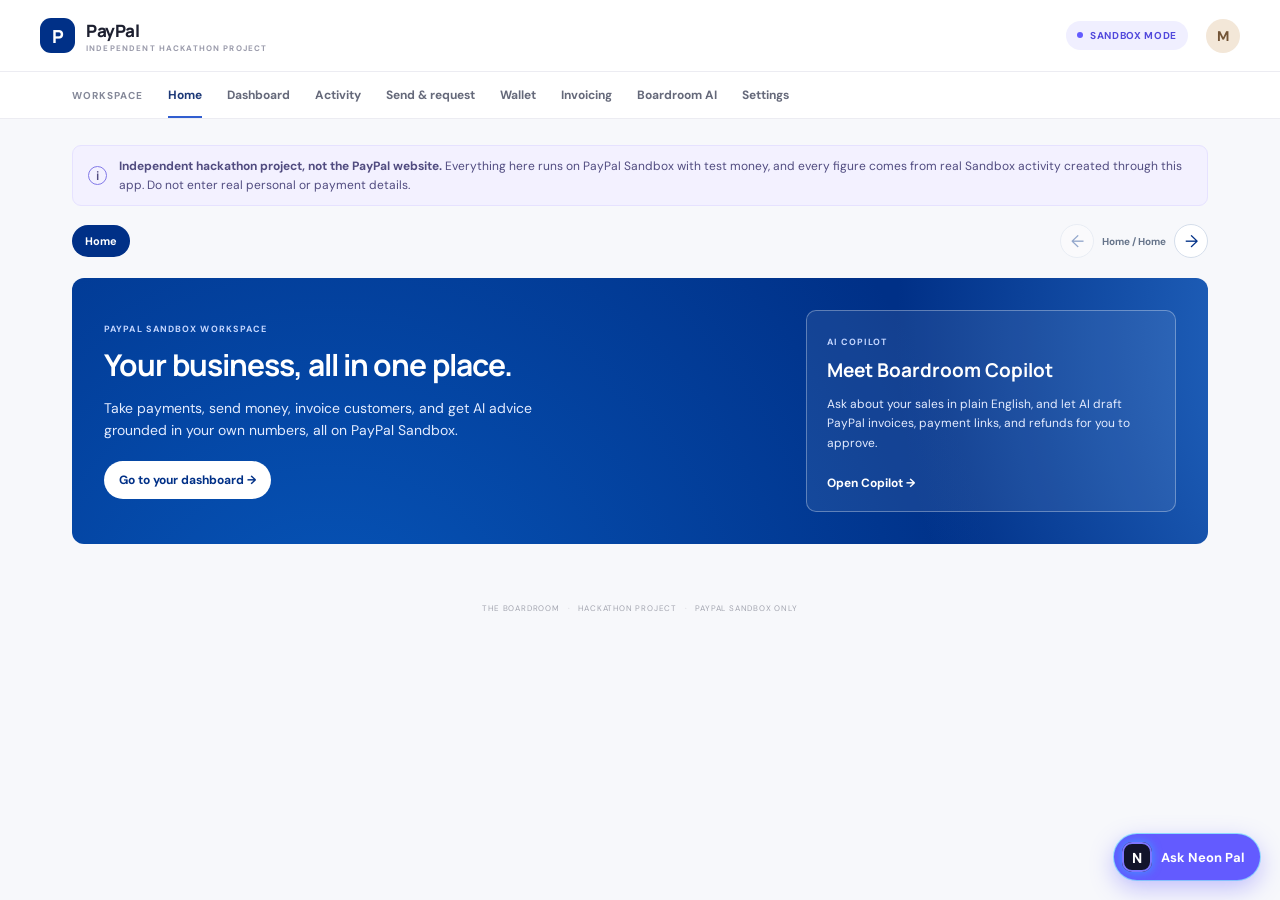
==== commit a7fe95d1: "Add Neon Pal dock, collections run, and 3D playbook demo page - Copilot is shown as Neon Pal and doc" ====
--- a/public/index.html
+++ b/public/index.html
@@ -2,9 +2,14 @@
 <html lang="en">
   <head>
     <meta charset="utf-8">
-    <meta name="viewport" content="width=device-width, initial-scale=1">
+    <meta name="viewport" content="width=device-width, initial-scale=1, viewport-fit=cover">
     <meta name="theme-color" content="#f7f8fb">
     <title>Boardroom · PayPal Sandbox business workspace</title>
+    <link rel="manifest" href="/manifest.webmanifest">
+    <link rel="icon" href="/icon.svg" type="image/svg+xml">
+    <link rel="apple-touch-icon" href="/icon.svg">
+    <meta name="mobile-web-app-capable" content="yes">
+    <meta name="apple-mobile-web-app-title" content="Boardroom">
     <link rel="stylesheet" href="styles.css">
     <script src="app.js" defer></script>
     <script src="checkout-lab.js" defer></script>
@@ -12,6 +17,7 @@
     <script src="workspace.js" defer></script>
     <script src="boardroom.js" defer></script>
     <script src="copilot.js" defer></script>
+    <script src="neon-pal.js" defer></script>
     <script src="navigation.js" defer></script>
   </head>
   <body>
@@ -226,10 +232,12 @@
       </div>
 
       <section class="workspace-section ai-section" id="boardroom-ai" aria-labelledby="ai-heading">
-        <div class="workspace-heading"><div><p class="eyebrow">AI AGENT · PAYPAL SANDBOX</p><h2 id="ai-heading">Boardroom Copilot</h2><p>Ask about your PayPal Sandbox sales, orders, and invoices, or tell the Copilot what to bill. It drafts PayPal actions; you approve each one.</p></div><span class="workspace-badge" id="copilot-badge">CHECKING…</span></div>
+        <div class="workspace-heading"><div><p class="eyebrow">BOARDROOM COPILOT · AI AGENT · PAYPAL SANDBOX</p><h2 id="ai-heading">Neon Pal</h2><p>Neon Pal is the Boardroom Copilot. Ask about your PayPal Sandbox sales, orders, and invoices, or tell it what to bill. It drafts PayPal actions; you approve each one. It is also one tap away on every page, on phone and desktop.</p></div><span class="workspace-badge" id="copilot-badge">CHECKING…</span></div>
         <ul class="copilot-status" id="copilot-status" aria-label="Copilot connections"><li class="status-pending">Checking AI and PayPal Sandbox connections…</li></ul>
+        <div class="pal-home" id="pal-home">
+        <div class="pal-chat workspace-section" id="pal-chat">
         <div class="ai-conversation" id="ai-conversation" aria-live="polite">
-          <div class="ai-message ai-advisor"><strong>Copilot</strong><p>Hi! I can look up your PayPal Sandbox activity and draft payment links, invoices, and refunds. Nothing is created until you approve it. Try a prompt below.</p></div>
+          <div class="ai-message ai-advisor"><strong>Neon Pal</strong><p>Hi, I’m Neon Pal. I can look up your PayPal Sandbox activity and draft payment links, invoices, and refunds. Nothing is created until you approve it. Try a prompt below.</p></div>
         </div>
         <div class="copilot-suggestions" id="copilot-suggestions" aria-label="Example requests">
           <button type="button" class="chip" data-prompt="Create a $45 payment link for an Everyday Tote.">$45 payment link</button>
@@ -237,13 +245,17 @@
           <button type="button" class="chip" data-prompt="Invoice jordan@example.com for 3 hours of consulting at $60 an hour plus a $25 setup fee, due in 15 days.">Draft an invoice</button>
           <button type="button" class="chip" data-prompt="Summarize my PayPal Sandbox sales for the last 30 days. Who are my top customers?">30-day sales summary</button>
           <button type="button" class="chip" data-prompt="Which invoices are still unpaid or overdue?">Unpaid invoices</button>
+          <button type="button" class="chip" data-prompt="Chase my overdue invoices: draft a reminder for each one so I can review and send them.">Chase overdue invoices</button>
         </div>
         <form id="ai-form">
-          <label for="ai-question">Ask or instruct the Copilot</label>
+          <label for="ai-question">Ask or instruct Neon Pal</label>
           <div class="ai-input-row"><input id="ai-question" required maxlength="1000" autocomplete="off" placeholder="Invoice jordan@example.com for 3 hours at $60/hour, net 15"><button class="button button-primary" type="submit">Send <span aria-hidden="true">→</span></button></div>
         </form>
-        <p class="workspace-note">The Copilot sends your messages, and the PayPal Sandbox data it looks up, to the AI provider configured on the server (xAI or OpenAI). It cannot move money on its own: every payment link, invoice, or refund appears as a card for you to approve, and only Sandbox test money is used. Do not enter real personal or payment information.</p>
+        </div>
+        </div>
+        <p class="workspace-note">Neon Pal sends your messages, and the PayPal Sandbox data it looks up, to the AI provider configured on the server (xAI or OpenAI). It cannot move money on its own: every payment link, invoice, or refund appears as a card for you to approve, and only Sandbox test money is used. Do not enter real personal or payment information.</p>
         <a class="workspace-inline-link" href="#boardroom">How the Boardroom works →</a>
+        &nbsp;&nbsp;<a class="workspace-inline-link" href="boardroom.html">Neon Pal 3D playbook (demo) →</a>
       </section>
 
       <section class="boardroom-hero" id="boardroom" aria-labelledby="boardroom-heading">
@@ -393,5 +405,19 @@
       </div>
       <footer>THE BOARDROOM <span>·</span> HACKATHON PROJECT <span>·</span> PAYPAL SANDBOX ONLY</footer>
     </main>
+    <button class="pal-launcher" id="pal-launcher" type="button" aria-haspopup="dialog" aria-controls="pal-dock" aria-expanded="false" hidden>
+      <span class="pal-mark" aria-hidden="true">N</span>
+      <span class="pal-launcher-label">Ask Neon Pal</span>
+    </button>
+    <aside class="pal-dock" id="pal-dock" role="dialog" aria-labelledby="pal-dock-title" hidden>
+      <header class="pal-dock-header">
+        <span class="pal-mark" aria-hidden="true">N</span>
+        <div class="pal-dock-title"><strong id="pal-dock-title">Neon Pal</strong><span>Boardroom Copilot · PayPal Sandbox</span></div>
+        <a class="pal-dock-expand" id="pal-expand" href="#boardroom-ai" aria-label="Open Neon Pal full page">Full page</a>
+        <button class="pal-dock-close" id="pal-close" type="button" aria-label="Close Neon Pal">×</button>
+      </header>
+      <div class="pal-dock-body" id="pal-dock-body"></div>
+      <p class="pal-dock-note">Nothing reaches PayPal until you approve it. Sandbox test money only.</p>
+    </aside>
   </body>
 </html>
--- a/public/styles.css
+++ b/public/styles.css
@@ -429,6 +429,13 @@
 .action-items li { display: flex; justify-content: space-between; gap: 12px; padding: 8px 0; border-bottom: 1px solid var(--line); font-size: 12px; }
 .action-items strong { display: block; color: var(--ink); font-size: 12px; }
 .action-items small { display: block; color: var(--muted); }
+.collection-pick { display: flex; align-items: flex-start; gap: 8px; min-width: 0; cursor: pointer; }
+.collection-pick input { margin: 2px 0 0; accent-color: var(--ink); }
+.collection-items .collection-subject { margin-top: 4px; color: var(--ink); }
+.collection-items .collection-note { white-space: pre-wrap; overflow-wrap: anywhere; }
+.collection-items .collection-off { opacity: .5; }
+.collection-items .collection-outcome { margin-top: 4px; color: var(--ink); }
+.collection-items .outcome-failed, .collection-items .outcome-skipped { color: #a33a3a; }
 .action-amount, .action-total strong { font-variant-numeric: tabular-nums; white-space: nowrap; }
 .action-total { display: flex; justify-content: space-between; margin-top: 10px; color: var(--ink); font-size: 13px; }
 .action-footer { display: flex; flex-wrap: wrap; align-items: center; gap: 8px; margin-top: 12px; }
@@ -478,3 +485,45 @@
   .form-row { grid-template-columns: 1fr; }
   .activity-row { flex-direction: column; gap: 6px; }
 }
+
+/* Neon Pal: the Copilot chat, docked on every page (panel on desktop, full-screen sheet on phones) */
+.pal-mark { flex-shrink: 0; width: 30px; height: 30px; border-radius: 10px; display: grid; place-items: center; background: #12142b; color: #fff; font: 800 14px Manrope, sans-serif; box-shadow: inset 0 0 0 2px #7d76ff, 0 0 10px rgba(25, 211, 255, .55); }
+.pal-launcher { position: fixed; z-index: 40; right: max(20px, env(safe-area-inset-right)); bottom: max(20px, env(safe-area-inset-bottom)); display: flex; align-items: center; gap: 9px; padding: 8px 16px 8px 8px; border: 0; border-radius: 999px; background: #635bff; color: #fff; font-size: 13px; font-weight: 700; cursor: pointer; box-shadow: 0 8px 24px rgba(99, 91, 255, .38), 0 0 0 1px rgba(25, 211, 255, .45); }
+.pal-launcher:hover { background: #5149e4; }
+.pal-launcher:focus-visible, .pal-dock-close:focus-visible, .pal-dock-expand:focus-visible { outline: 3px solid #aaa5ff; outline-offset: 2px; }
+.pal-launcher[hidden], .pal-dock[hidden] { display: none; }
+.pal-dock { position: fixed; z-index: 50; right: max(20px, env(safe-area-inset-right)); bottom: max(20px, env(safe-area-inset-bottom)); width: min(410px, calc(100vw - 40px)); height: min(640px, calc(100vh - 40px)); height: min(640px, calc(100dvh - 40px)); display: flex; flex-direction: column; overflow: hidden; border: 1px solid #cbdcff; border-radius: 18px; background: linear-gradient(135deg, #f8fbff, #f4f3ff); box-shadow: 0 18px 50px rgba(29, 32, 48, .22), 0 0 0 1px rgba(25, 211, 255, .25); }
+.pal-dock-header { display: flex; align-items: center; gap: 10px; padding: 12px 12px 12px 14px; border-bottom: 1px solid #dfe5f0; background: #fff; }
+.pal-dock-title { flex: 1; min-width: 0; display: grid; }
+.pal-dock-title strong { font: 800 14px Manrope, sans-serif; }
+.pal-dock-title span { color: var(--muted); font-size: 10px; font-weight: 600; white-space: nowrap; overflow: hidden; text-overflow: ellipsis; }
+.pal-dock-expand { padding: 8px 6px; color: #4038c8; font-size: 11px; font-weight: 700; text-decoration: none; white-space: nowrap; }
+.pal-dock-expand:hover { text-decoration: underline; }
+.pal-dock-close { width: 36px; height: 36px; border: 0; border-radius: 50%; background: #f0efff; color: #4038c8; font-size: 20px; line-height: 1; cursor: pointer; }
+.pal-dock-close:hover { background: #e3e1ff; }
+.pal-dock-body { flex: 1; min-height: 0; display: flex; flex-direction: column; padding: 0 12px; }
+.pal-dock-note { margin: 0; padding: 8px 14px max(10px, env(safe-area-inset-bottom)); color: var(--muted); font-size: 10px; text-align: center; }
+.pal-chat.workspace-section { margin: 0; padding: 0; border: 0; border-radius: 0; background: none; box-shadow: none; }
+.pal-dock .pal-chat { flex: 1; min-height: 0; display: flex; flex-direction: column; }
+.pal-dock .ai-conversation { flex: 1; min-height: 0; max-height: none; margin: 8px 0; }
+.pal-dock .ai-message { max-width: 96%; }
+.pal-dock .copilot-suggestions { flex-shrink: 0; flex-wrap: nowrap; overflow-x: auto; margin-bottom: 8px; padding-bottom: 4px; scrollbar-width: thin; }
+.pal-dock .chip { flex-shrink: 0; }
+.pal-dock #ai-form label { position: absolute; width: 1px; height: 1px; overflow: hidden; clip-path: inset(50%); white-space: nowrap; }
+.pal-dock .ai-input-row { flex-direction: row; }
+.pal-dock .ai-input-row input { flex: 1; min-width: 0; }
+.pal-dock #ai-form { margin-bottom: 4px; }
+.pal-dock .ai-input-row .button { align-self: auto; }
+.pal-home:empty::before { content: "Neon Pal is open in the dock."; color: var(--muted); font-size: 12px; }
+@media (max-width: 700px) {
+  .pal-launcher { right: max(14px, env(safe-area-inset-right)); bottom: max(14px, env(safe-area-inset-bottom)); }
+  .pal-dock { inset: 0; width: auto; height: auto; border: 0; border-radius: 0; box-shadow: none; }
+  .pal-dock-header { padding-top: max(12px, env(safe-area-inset-top)); }
+  .pal-open, .pal-open body { overflow: hidden; }
+  main { padding-bottom: 76px; }
+  .pal-dock .ai-input-row input { font-size: 16px; }
+}
+@media (prefers-reduced-motion: no-preference) {
+  .pal-dock:not([hidden]) { animation: pal-rise .18s ease-out; }
+  @keyframes pal-rise { from { opacity: 0; transform: translateY(14px); } to { opacity: 1; transform: none; } }
+}
